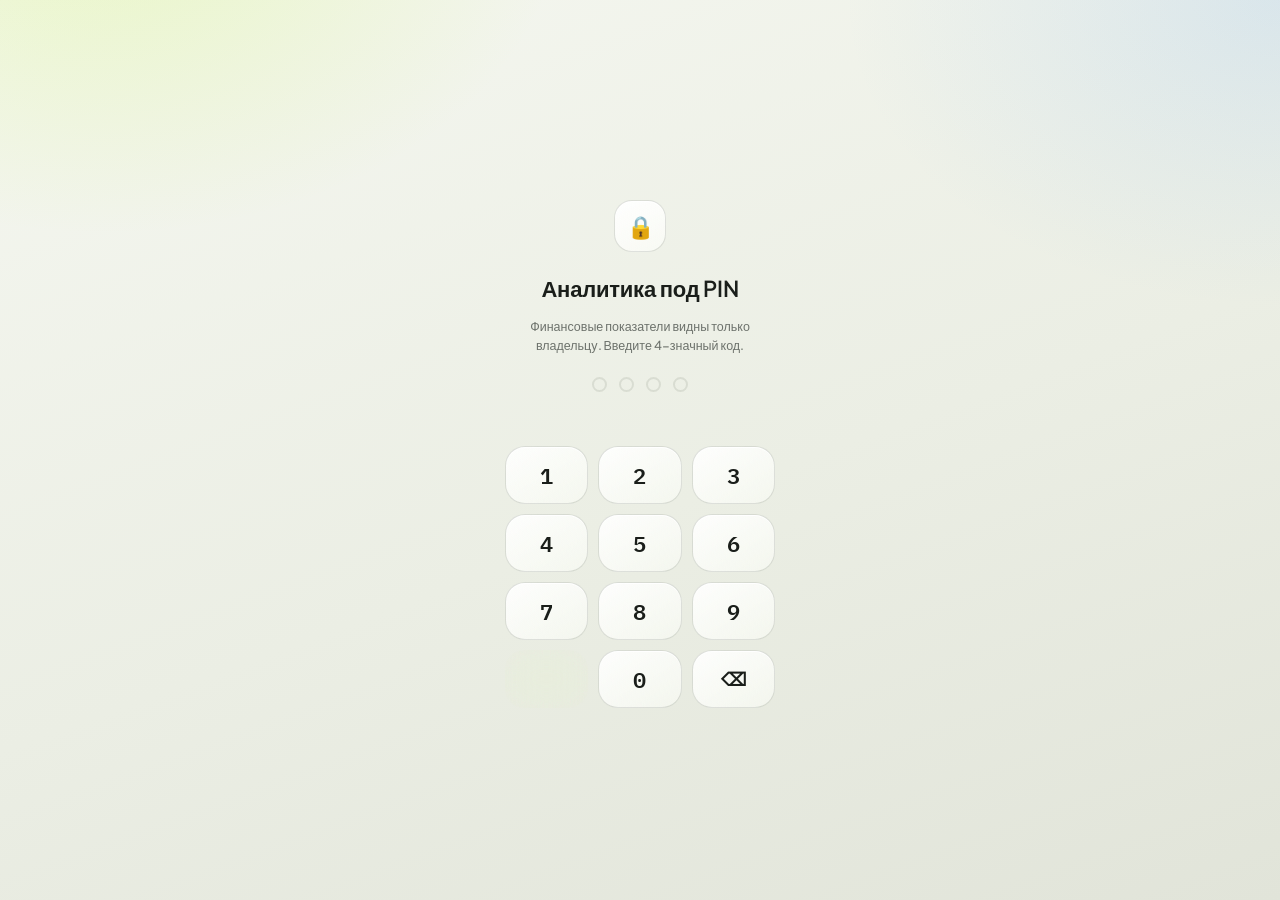
==== analytics.html @ c90415f5 "Update analytics.html" ====
<!DOCTYPE html>
<html lang="ru">
<head>
<meta charset="UTF-8">
<meta name="viewport" content="width=device-width, initial-scale=1.0, maximum-scale=1.0, user-scalable=no">
<meta name="theme-color" content="#101215">
<link rel="icon" type="image/png" href="favicon-64.png">
<link rel="apple-touch-icon" href="apple-touch-icon-180.png">
<title>Аналитика — Инвентарь</title>
<script src="theme.js"></script>
<script src="status.js"></script>
<script src="xlsx.full.min.js"></script>
<link rel="preconnect" href="https://fonts.googleapis.com">
<link rel="preconnect" href="https://fonts.gstatic.com" crossorigin>
<link href="https://fonts.googleapis.com/css2?family=Plus+Jakarta+Sans:wght@400;500;600;700;800&family=IBM+Plex+Mono:wght@400;500;600&display=swap" rel="stylesheet">
<link rel="stylesheet" href="common.css">
<style>
  body { padding: 16px 16px 40px; max-width: 600px; margin: 0 auto; }

  body, .stat-card, .list-row, .status-row, .model-row, .stale-row { transition: background 0.3s ease, color 0.3s ease, border-color 0.3s ease; }

  /* ── Header ── */
  .an-header { display: flex; align-items: center; gap: 12px; margin-bottom: 18px; flex-wrap: wrap; }
  .back-btn {
    background: var(--gs1);
    backdrop-filter: var(--g-blur-sm);
    -webkit-backdrop-filter: var(--g-blur-sm);
    border: 1px solid var(--gbd);
    box-shadow: var(--gin);
    color: var(--tx);
    border-radius: 999px;
    padding: 8px 14px;
    font: 700 12.5px var(--f-head);
    cursor: pointer;
    text-decoration: none;
    display: inline-flex;
    align-items: center;
    gap: 5px;
    flex: none;
    white-space: nowrap;
    transition: border-color .3s, color .3s;
  }
  .back-btn:hover { border-color: var(--g-sel); color: var(--g-acc); }
  .an-header-title { flex: 1; min-width: 0; }
  .an-header-title .page-title { overflow: hidden; text-overflow: ellipsis; white-space: nowrap; }
  .an-header-title p { font: 500 11.5px var(--f-mono); color: var(--tx2); margin-top: 2px; }
  .theme-toggle-an { flex: none; }
  .an-header-actions { display: flex; gap: 8px; flex: 0 0 100%; }

  /* ── Переключатели категории / периода ── */
  .cat-bar { margin-bottom: 10px; }
  .period-bar { display: flex; gap: 7px; margin-bottom: 18px; flex-wrap: wrap; }
  .period-btn {
    flex: 1;
    text-align: center;
    background: var(--gs1);
    backdrop-filter: var(--g-blur-sm);
    -webkit-backdrop-filter: var(--g-blur-sm);
    border: 1px solid var(--gbd);
    box-shadow: var(--gin);
    color: var(--tx2);
    border-radius: 999px;
    padding: 8px 4px;
    font: 700 11.5px var(--f-head);
    cursor: pointer;
    white-space: nowrap;
    transition: background .35s, color .35s;
  }
  .period-btn.active { background: var(--g-pri); color: var(--g-pri-tx); border-color: transparent; }

  /* ── KPI ── */
  .kpi-lime {
    position: relative;
    overflow: hidden;
    background: var(--g-pri-hero);
    color: var(--g-pri-tx);
    box-shadow: var(--g-pri-sh);
    border-radius: 26px;
    padding: 18px 20px;
    margin-bottom: 12px;
  }
  .kpi-lime::before {
    content: '';
    position: absolute; right: -76px; top: -104px;
    width: 280px; height: 280px; border-radius: 50%;
    background: radial-gradient(circle at 50% 50%, rgba(255,255,255,.44), rgba(255,255,255,.15) 44%, rgba(255,255,255,0) 78%);
  }
  .kpi-lime > * { position: relative; }
  .kpi-lime .eyebrow { color: var(--g-pri-tx); opacity: .55; }
  .kpi-lime .kpi-value { font: 500 34px var(--f-mono); margin-top: 6px; letter-spacing: -.045em; }
  .kpi-lime .kpi-sub { font: 600 12px var(--f-head); opacity: .62; margin-top: 4px; }

  .kpi-row { display: flex; gap: 10px; margin-bottom: 16px; }
  .kpi-row .stat-card .stat-sub { font: 500 11px var(--f-head); color: var(--tx2); margin-top: 2px; }

  /* ── Секции ── */
  .section {
    background: var(--gs2);
    backdrop-filter: var(--g-blur);
    -webkit-backdrop-filter: var(--g-blur);
    border: 1px solid var(--gbd);
    box-shadow: var(--gin), var(--gsh2);
    border-radius: 22px;
    padding: 16px;
    margin-bottom: 14px;
  }
  .section-title { font: 700 9.5px var(--f-head); letter-spacing: .11em; text-transform: uppercase; color: rgba(var(--g-tx),.45); margin-bottom: 14px; }

  /* ── Статусы (прогресс-бары) ── */
  .status-row { display: flex; align-items: center; gap: 10px; }
  .status-row + .status-row { margin-top: 9px; }
  .status-label { font: 600 12px var(--f-head); width: 120px; flex: none; color: var(--tx2); }
  .status-track { flex: 1; height: 6px; border-radius: 999px; background: var(--gtrack); overflow: hidden; }
  .status-fill { height: 100%; border-radius: 999px; }
  .status-count { font: 700 12px var(--f-mono); width: 28px; text-align: right; flex: none; color: var(--tx); }

  /* ── Гистограмма по месяцам ── */
  .chart-bars { display: flex; align-items: flex-end; gap: 8px; height: 120px; }
  .chart-col { flex: 1; display: flex; flex-direction: column; align-items: center; gap: 7px; justify-content: flex-end; height: 100%; cursor: default; }
  .chart-bar { position: relative; width: 100%; border-radius: 6px; min-height: 2px; }
  .chart-m { font: 600 9.5px var(--f-mono); color: var(--tx2); }
  .chart-tooltip {
    position: absolute;
    bottom: calc(100% + 8px);
    left: 50%;
    transform: translateX(-50%) translateY(4px);
    background: var(--ink);
    color: var(--lime);
    font: 700 11px var(--f-mono);
    padding: 5px 9px;
    border-radius: 8px;
    white-space: nowrap;
    opacity: 0;
    pointer-events: none;
    transition: opacity .15s ease, transform .15s ease;
    z-index: 10;
  }
  .chart-col:hover .chart-tooltip { opacity: 1; transform: translateX(-50%) translateY(0); }

  /* ── Топ моделей ── */
  .model-row { display: flex; align-items: center; gap: 11px; padding: 9px 0; border-bottom: 1px solid var(--line); }
  .model-row:last-child { border-bottom: none; }
  .model-rank {
    width: 24px; height: 24px;
    border-radius: 8px;
    background: var(--gs4);
    border: 1px solid var(--gbd2);
    font: 700 11px var(--f-mono);
    color: var(--tx);
    display: flex; align-items: center; justify-content: center;
    flex-shrink: 0;
  }
  .model-rank.gold   { background: color-mix(in srgb, #eab308 22%, var(--bg)); color: #eab308; }
  .model-rank.silver { background: color-mix(in srgb, #94a3b8 22%, var(--bg)); color: #94a3b8; }
  .model-rank.bronze { background: color-mix(in srgb, #cd7f32 22%, var(--bg)); color: #cd7f32; }
  .model-body { flex: 1; min-width: 0; }
  .model-name { font: 700 12.5px var(--f-head); color: var(--tx); white-space: nowrap; overflow: hidden; text-overflow: ellipsis; }
  .model-sold { font: 500 10.5px var(--f-head); color: var(--tx2); }
  .model-side { text-align: right; flex: none; }
  .model-profit { font: 700 12.5px var(--f-mono); color: var(--tx); }
  .model-margin { font: 500 10px var(--f-head); color: var(--tx2); margin-top: 2px; }

  /* ── Долго лежащие ── */
  .stale-row { display: flex; align-items: center; gap: 11px; padding: 8px 0; }
  .stale-days { font: 700 11px var(--f-mono); padding: 5px 9px; border-radius: 999px; flex: none; }
  .stale-body { flex: 1; min-width: 0; }
  .stale-name { font: 600 12.5px var(--f-head); color: var(--tx); white-space: nowrap; overflow: hidden; text-overflow: ellipsis; }
  .stale-sku { font: 500 10.5px var(--f-mono); color: var(--tx2); margin-top: 1px; }
  .stale-price { font: 700 12.5px var(--f-mono); color: var(--tx); white-space: nowrap; flex: none; }

  /* ── Loading / error ── */
  .loading-state { text-align: center; padding: 60px 20px; color: var(--tx2); font: 600 14px var(--f-head); }
  .loading-state .spinner {
    width: 32px; height: 32px;
    border: 3px solid var(--line);
    border-top-color: var(--lime);
    border-radius: 50%;
    animation: spin 0.8s linear infinite;
    margin: 0 auto 14px;
  }
  @keyframes spin { to { transform: rotate(360deg); } }

  /* ── PIN-доступ к аналитике ── */
  .auth-overlay {
    position: fixed; inset: 0;
    background: var(--g-layer-mobile);
    display: flex; align-items: center; justify-content: center;
    z-index: 5000;
    padding: 20px;
  }
  @media (min-width: 1024px) {
    .auth-overlay { background: var(--g-layer-desktop); }
  }
  .auth-card { display: flex; flex-direction: column; gap: 16px; padding-top: 8px; max-width: 320px; width: 100%; }
  .auth-icon {
    width: 52px; height: 52px;
    border-radius: 18px;
    background: var(--gs1);
    backdrop-filter: var(--g-blur-sm);
    -webkit-backdrop-filter: var(--g-blur-sm);
    border: 1px solid var(--gbd);
    box-shadow: var(--gin);
    display: flex; align-items: center; justify-content: center;
    font-size: 22px;
    margin: 0 auto;
  }
  .auth-card h2 { font: 600 22px/1.15 var(--f-head); letter-spacing: -.01em; color: var(--tx); text-align: center; margin-top: 8px; }
  .auth-card .auth-sub { font: 500 12.5px/1.5 var(--f-head); color: var(--tx2); text-align: center; max-width: 250px; margin: 0 auto; }
  .pin-dots { display: flex; gap: 12px; justify-content: center; margin: 6px 0; }
  .pin-dot { width: 15px; height: 15px; border-radius: 50%; border: 2px solid var(--gbd2); background: transparent; transition: background .15s, border-color .15s; }
  .pin-dot.filled { background: var(--g-acc); border-color: var(--g-acc); }
  .auth-error { text-align: center; font: 700 12px var(--f-head); color: var(--tx2); min-height: 16px; }
  .auth-error.show { color: var(--st-danger); }
  .pin-keypad { display: grid; grid-template-columns: 1fr 1fr 1fr; gap: 10px; max-width: 270px; margin: 0 auto; width: 100%; }
  .pin-key {
    height: 58px;
    border-radius: 20px;
    background: var(--gs2);
    backdrop-filter: var(--g-blur-sm);
    -webkit-backdrop-filter: var(--g-blur-sm);
    border: 1px solid var(--gbd);
    box-shadow: var(--gin);
    display: flex; align-items: center; justify-content: center;
    font: 600 22px var(--f-mono);
    color: var(--tx);
    cursor: pointer;
    transition: border-color .3s;
  }
  .pin-key:hover { border-color: var(--g-sel); }
  .pin-key.empty { background: transparent; border: none; box-shadow: none; cursor: default; }
  .pin-key.backspace { font: 700 18px var(--f-head); }

  .dashboard-grid { display: block; }
  .dashboard-main, .dashboard-side { display: flex; flex-direction: column; gap: 14px; }

  /* ── Десктоп ── */
  @media (min-width: 1024px) {
    body { max-width: 1180px; padding: 32px 40px 60px; }

    .an-header { margin-bottom: 26px; flex-wrap: nowrap; }
    .an-header-title .page-title { font-size: 26px; }
    .back-btn { padding: 10px 16px; }
    .an-header-actions { flex: none; order: 1; }
    .theme-toggle-an { order: 2; }

    .filters-row { display: flex; align-items: center; gap: 16px; margin-bottom: 26px; flex-wrap: wrap; }
    .cat-bar { margin-bottom: 0; flex: none; width: auto; }
    .cat-bar .pill-switch-btn { flex: none; padding: 9px 18px; }
    .period-bar { margin-bottom: 0; flex: 1; max-width: 460px; }

    .dashboard-grid { display: grid; grid-template-columns: 1fr 360px; gap: 20px; align-items: start; }

    .kpi-lime { padding: 26px 30px; }
    .kpi-lime .kpi-value { font-size: 44px; }
    .kpi-row .stat-card { padding: 18px 20px; }

    .section { padding: 20px 22px; }
    .chart-bars { height: 160px; }
  }

  /* ── Печатный отчёт (A4, PDF через диалог печати браузера) ──
     Один лист A4, иерархия держится на толщине линеек (3/2/1px) и
     одном чёрном блоке (прибыль) — читается и на ч/б лазернике.
     Цвета заданы напрямую (не через var(--tx) и т.п.) — печать всегда
     чёрным по белому, вне зависимости от темы на экране. */
  #print-report { display: none; }
  @page { size: A4; margin: 0; }
  @media print {
    html, body { background: #fff !important; }
    /* body несёт свой экранный layout (max-width:600px и padding —
       см. правило body{} в начале файла, плюс 1180px на десктопе) —
       без сброса он ограничивал ширину листа даже на честном A4 без
       полей, из-за чего лист выглядел у́же страницы и заголовок
       переносился на две строки. */
    /* body ещё несёт min-height:100vh (общее правило в common.css,
       не только для этой страницы) — та же проблема, что была у
       .report-sheet: vh на печати не всегда равен высоте физической
       страницы, и это тоже могло раздувать body на лишний пустой лист. */
    body { max-width: none !important; padding: 0 !important; margin: 0 !important; min-height: 0 !important; }
    body > *:not(#print-report) { display: none !important; }
    #print-report { display: block !important; background: #fff; }
    /* !important обязателен: у каждого .report-sheet есть инлайновый
       width:794px/min-height:1123px (для пиксель-точного вида на A4
       при 96dpi) — он специфичнее этого правила и без !important
       побеждал бы даже здесь, из-за чего лист не подстраивался под
       реальную печатную область (та зависит от полей, которые
       выставляет диалог печати, а не только от @page).
       min-height не задаём вовсе — vh на печати не всегда равен
       реальной высоте страницы (зависит от браузера/драйвера), из-за
       этого лист "переливался" на лишний пустой второй лист. Разбивку
       на страницы держат только break-after у листа и то, что продажи
       уже нарезаны по строкам на лист (см. REPORT_ROWS_PER_PAGE). */
    #print-report .report-sheet { width: auto !important; min-height: 0 !important; box-shadow: none; break-after: page; }
    #print-report .report-sheet:last-child { break-after: auto; }
    #print-report .report-sheet * { -webkit-print-color-adjust: exact; print-color-adjust: exact; }
  }
</style>
</head>
<body>

<!-- PIN-доступ -->
<div id="auth-overlay" class="auth-overlay">
  <div class="auth-card">
    <div class="auth-icon">🔒</div>
    <h2>Аналитика под PIN</h2>
    <div class="auth-sub">Финансовые показатели видны только владельцу. Введите 4-значный код.</div>
    <div class="pin-dots" id="pin-dots">
      <div class="pin-dot"></div>
      <div class="pin-dot"></div>
      <div class="pin-dot"></div>
      <div class="pin-dot"></div>
    </div>
    <div class="auth-error" id="auth-error"></div>
    <div class="pin-keypad" id="pin-keypad"></div>
  </div>
</div>

<!-- Header -->
<div class="an-header">
  <a class="back-btn" href="index.html">⬅ Назад</a>
  <div class="an-header-title">
    <div class="page-title" style="font-size:20px;">Аналитика</div>
    <p id="last-update">Загрузка данных...</p>
  </div>
  <button class="theme-toggle theme-toggle-an" id="theme-toggle-an" onclick="toggleTheme()" title="Переключить тему" data-theme-icon>🌙</button>
  <div class="an-header-actions">
    <button class="back-btn" id="download-export-btn" onclick="downloadDataExport()" title="Скачать таблицу всех товаров для просмотра (Excel)">📋 Таблица</button>
    <button class="back-btn" id="download-report-btn" onclick="downloadMonthlyReport()" title="Скачать отчёт за выбранный период">📄 Отчёт</button>
  </div>
</div>

<div class="filters-row">
  <!-- Category toggle -->
  <div class="cat-bar pill-switch">
    <button class="pill-switch-btn active" onclick="switchCat('all', this)">🌐 Все</button>
    <button class="pill-switch-btn" onclick="switchCat('Дроны', this)">🚁 Дроны</button>
    <button class="pill-switch-btn" onclick="switchCat('Самокаты', this)">🛴 Самокаты</button>
  </div>

  <!-- Period filter -->
  <div class="period-bar">
    <button class="period-btn active" onclick="setPeriod('month', this)">Этот месяц</button>
    <button class="period-btn" onclick="setPeriod('quarter', this)">Квартал</button>
    <button class="period-btn" onclick="setPeriod('year', this)">Год</button>
    <button class="period-btn" onclick="setPeriod('all', this)">Всё время</button>
  </div>
</div>

<!-- Loading -->
<div id="loading" class="loading-state">
  <div class="spinner"></div>
  Загружаем данные...
</div>

<!-- Error -->
<div id="error" class="error" style="display:none; margin-top:0;"></div>

<!-- Dashboard -->
<div id="dashboard" style="display:none;">
  <div class="dashboard-grid">
    <div class="dashboard-main">

      <!-- KPI -->
      <div class="kpi-lime">
        <div class="eyebrow">Прибыль за период</div>
        <div class="kpi-value" id="kpi-profit">—</div>
        <div class="kpi-sub" id="kpi-profit-sub"></div>
      </div>

      <div class="kpi-row">
        <div class="stat-card">
          <span class="eyebrow">Склад</span>
          <div class="stat-value" id="kpi-stock">—</div>
          <div class="stat-sub" id="kpi-stock-sub"></div>
        </div>
        <div class="stat-card">
          <span class="eyebrow">Продано</span>
          <div class="stat-value" id="kpi-sold">—</div>
          <div class="stat-sub" id="kpi-sold-sub"></div>
        </div>
        <div class="stat-card">
          <span class="eyebrow">Ср. срок</span>
          <div class="stat-value" id="kpi-avgdays">—</div>
          <div class="stat-sub">дней на складе</div>
        </div>
      </div>

      <!-- Динамика продаж -->
      <div class="section">
        <div class="section-title">Прибыль по месяцам</div>
        <div class="chart-bars" id="sales-chart"></div>
      </div>

      <!-- Статусы -->
      <div class="section">
        <div class="section-title">Статусы товаров</div>
        <div id="status-grid"></div>
      </div>

    </div>
    <div class="dashboard-side">

      <!-- Топ моделей -->
      <div class="section">
        <div class="section-title">Топ моделей по прибыли</div>
        <div id="top-models"></div>
      </div>

      <!-- Долго лежащие -->
      <div class="section">
        <div class="section-title">Долго лежат на складе</div>
        <div id="stale-items"></div>
      </div>

    </div>
  </div>
</div><!-- /dashboard -->

<div id="print-report"></div>

<script src="config.js"></script>
<script>
// ── Пароль доступа к аналитике ──────────────────────────────────
// Хранится не открытым текстом, а как SHA-256 хеш. Это не защита
// военного уровня (кто-то может перебрать несложный пароль оффлайн,
// зная хеш из исходного кода страницы), а простой барьер, чтобы
// сотрудники, которые просто пользуются каталогом, не заходили сюда
// случайно. Пока пароль не введён, данные с сервера не запрашиваются.
const ANALYTICS_PASSWORD_HASH = '7de53cf657da848963be4fda0b9010231f6df1bb0088967f50865a61cd152ba6';

async function sha256Hex(text) {
  const buf = await crypto.subtle.digest('SHA-256', new TextEncoder().encode(text));
  return Array.from(new Uint8Array(buf)).map(b => b.toString(16).padStart(2, '0')).join('');
}

// ── PIN-клавиатура (4 цифры, вводятся тапом) ──────────────────────
let pinDigits = '';

function buildPinKeypad() {
  const keys = ['1','2','3','4','5','6','7','8','9','','0','⌫'];
  const keypad = document.getElementById('pin-keypad');
  keypad.innerHTML = keys.map(k => {
    if (k === '') return '<div class="pin-key empty"></div>';
    if (k === '⌫') return '<div class="pin-key backspace" onclick="pinBackspace()">⌫</div>';
    return '<div class="pin-key" onclick="pinTap(\'' + k + '\')">' + k + '</div>';
  }).join('');
}

function renderPinDots() {
  document.querySelectorAll('#pin-dots .pin-dot').forEach((dot, i) => {
    dot.classList.toggle('filled', i < pinDigits.length);
  });
}

async function pinTap(digit) {
  if (pinDigits.length >= 4) return;
  pinDigits += digit;
  renderPinDots();
  if (pinDigits.length === 4) await submitAnalyticsPassword();
}

function pinBackspace() {
  pinDigits = pinDigits.slice(0, -1);
  renderPinDots();
  document.getElementById('auth-error').classList.remove('show');
  document.getElementById('auth-error').textContent = '';
}

async function submitAnalyticsPassword() {
  const hash = await sha256Hex(pinDigits);
  if (hash === ANALYTICS_PASSWORD_HASH) {
    sessionStorage.setItem('analyticsAuthed', '1');
    document.getElementById('auth-overlay').style.display = 'none';
    init();
  } else {
    const errEl = document.getElementById('auth-error');
    errEl.textContent = 'Неверный код · попробуйте ещё раз';
    errEl.classList.add('show');
    setTimeout(() => {
      pinDigits = '';
      renderPinDots();
      errEl.classList.remove('show');
      errEl.textContent = '';
    }, 700);
  }
}

function checkAnalyticsAuth() {
  buildPinKeypad();
  if (sessionStorage.getItem('analyticsAuthed') === '1') {
    document.getElementById('auth-overlay').style.display = 'none';
    init();
  }
}

let allData    = [];   // все товары (дроны + самокаты)
let currentCat = 'all';
let currentPeriod = 'month';
let lastRenderState = null; // снимок последнего render() — используется для отчёта

// ── Init ──────────────────────────────────────────────────────
async function init() {
  try {
    // Загружаем оба листа параллельно
    const [drones, scooters] = await Promise.all([
      fetchProducts('Дроны'),
      fetchProducts('Самокаты')
    ]);
    allData = [
      ...drones.map(p => ({ ...p, _cat: 'Дроны' })),
      ...scooters.map(p => ({ ...p, _cat: 'Самокаты' }))
    ];

    document.getElementById('loading').style.display   = 'none';
    document.getElementById('dashboard').style.display = 'block';

    const now = new Date();
    document.getElementById('last-update').textContent =
      'Обновлено: ' + now.toLocaleTimeString('ru-RU', { hour: '2-digit', minute: '2-digit' });

    render();
  } catch (e) {
    document.getElementById('loading').style.display = 'none';
    const err = document.getElementById('error');
    err.style.display = 'block';
    err.textContent = '❌ Ошибка загрузки: ' + e.message;
  }
}

async function fetchProducts(category) {
  const url = apiUrl({ action: 'getAll', category: category });
  const r = await fetch(url);
  if (!r.ok) throw new Error('HTTP ' + r.status);
  const data = await r.json();
  if (data.error) throw new Error(data.error);
  return data.products || [];
}

// ── Filters ───────────────────────────────────────────────────
function switchCat(cat, btn) {
  currentCat = cat;
  document.querySelectorAll('.cat-bar .pill-switch-btn').forEach(b => b.classList.remove('active'));
  btn.classList.add('active');
  render();
}

function setPeriod(period, btn) {
  currentPeriod = period;
  document.querySelectorAll('.period-btn').forEach(b => b.classList.remove('active'));
  btn.classList.add('active');
  render();
}

function getFilteredData() {
  let data = currentCat === 'all' ? allData : allData.filter(p => p._cat === currentCat);
  return data;
}

function getPeriodStart() {
  const now = new Date();
  if (currentPeriod === 'month')   return new Date(now.getFullYear(), now.getMonth(), 1);
  if (currentPeriod === 'quarter') return new Date(now.getFullYear(), Math.floor(now.getMonth() / 3) * 3, 1);
  if (currentPeriod === 'year')    return new Date(now.getFullYear(), 0, 1);
  return new Date(0); // all time
}

function parseDate(str) {
  if (!str) return null;
  // dd.MM.yyyy
  const m = String(str).match(/^(\d{2})\.(\d{2})\.(\d{4})$/);
  if (m) return new Date(+m[3], +m[2] - 1, +m[1]);
  const d = new Date(str);
  return isNaN(d.getTime()) ? null : d;
}

function fmt(num) {
  if (!num && num !== 0) return '—';
  return Number(num).toLocaleString('ru-RU') + ' ₽';
}

// ── Main render ───────────────────────────────────────────────
function render() {
  const data      = getFilteredData();
  const periodStart = getPeriodStart();

  // Товары проданные за период
  const soldInPeriod = data.filter(p => {
    if (p['Статус'] !== 'Продан') return false;
    const d = parseDate(p['Дата продажи']);
    return d && d >= periodStart;
  });

  // Товары в наличии (склад)
  const inStock = data.filter(p => p['Статус'] !== 'Продан');

  // Прибыль за период
  const totalProfit = soldInPeriod.reduce((s, p) => s + (parseFloat(p['Прибыль']) || 0), 0);

  // Стоимость склада (сумма закупочных цен товаров не-продан)
  const stockValue = inStock.reduce((s, p) => s + (parseFloat(p['Цена закупка']) || 0), 0);

  // Среднее время продажи (дни)
  const times = data
    .filter(p => p['Статус'] === 'Продан' && parseDate(p['Дата закупки']) && parseDate(p['Дата продажи']))
    .map(p => {
      const buy  = parseDate(p['Дата закупки']);
      const sell = parseDate(p['Дата продажи']);
      return Math.round((sell - buy) / 86400000);
    })
    .filter(d => d >= 0);
  const avgDays = times.length ? Math.round(times.reduce((a, b) => a + b, 0) / times.length) : null;

  // ── KPI ──
  document.getElementById('kpi-profit').textContent     = fmt(totalProfit);
  document.getElementById('kpi-profit-sub').textContent = soldInPeriod.length + ' продаж за период';
  document.getElementById('kpi-stock').textContent      = fmt(stockValue);
  document.getElementById('kpi-stock-sub').textContent  = inStock.length + ' товаров';
  document.getElementById('kpi-sold').textContent       = soldInPeriod.length + ' шт';
  document.getElementById('kpi-sold-sub').textContent   = 'выручка: ' + fmt(soldInPeriod.reduce((s,p) => s + (parseFloat(p['Цена продажа']) || 0), 0));
  document.getElementById('kpi-avgdays').textContent    = avgDays !== null ? avgDays : '—';

  // ── Статусы (прогресс-бары, цвета — из общего status.js) ──
  const counts = {};
  data.forEach(p => {
    const s = p['Статус'] || 'Не продан';
    counts[s] = (counts[s] || 0) + 1;
  });
  const maxCount = Math.max(1, ...Object.values(counts));

  const sg = document.getElementById('status-grid');
  sg.innerHTML = Object.entries(counts).map(([status, count]) => {
    const style = STATUS_ANALYTICS_COLORS[status] || { color: 'var(--tx2)', bg: 'var(--sf2)' };
    const widthPct = Math.round((count / maxCount) * 100);
    return `<div class="status-row">
      <div class="status-label">${getStatusText(status)}</div>
      <div class="status-track"><div class="status-fill" style="width:${widthPct}%; background:${style.color}"></div></div>
      <div class="status-count">${count}</div>
    </div>`;
  }).join('');

  // ── Динамика продаж ──
  renderChart(data);

  // ── Топ моделей ──
  const modelStats = {};
  data.filter(p => p['Статус'] === 'Продан').forEach(p => {
    const name = getModelGroupKey(p['Название'] || 'Без названия');
    if (!modelStats[name]) modelStats[name] = { profit: 0, sold: 0, revenue: 0, cost: 0 };
    modelStats[name].profit  += parseFloat(p['Прибыль'])     || 0;
    modelStats[name].revenue += parseFloat(p['Цена продажа']) || 0;
    modelStats[name].cost    += parseFloat(p['Цена закупка']) || 0;
    modelStats[name].sold++;
  });

  const topModels = Object.entries(modelStats)
    .sort((a, b) => b[1].profit - a[1].profit)
    .slice(0, 7);

  const rankClass = (i) => i === 0 ? 'gold' : i === 1 ? 'silver' : i === 2 ? 'bronze' : '';

  document.getElementById('top-models').innerHTML = topModels.length
    ? topModels.map(([name, s], i) => {
        const margin = s.revenue > 0 ? Math.round((s.profit / s.revenue) * 100) : 0;
        return `<div class="model-row">
          <div class="model-rank ${rankClass(i)}">${i + 1}</div>
          <div class="model-body">
            <div class="model-name">${name}</div>
            <div class="model-sold">${s.sold} продаж</div>
          </div>
          <div class="model-side">
            <div class="model-profit">${fmt(Math.round(s.profit))}</div>
            <div class="model-margin">маржа ${margin}%</div>
          </div>
        </div>`;
      }).join('')
    : '<div style="color:var(--tx2);font-size:13px;text-align:center;padding:20px">Нет данных о продажах</div>';

  // ── Долго лежащие ──
  const today = new Date();
  const stale = data
    .filter(p => p['Статус'] !== 'Продан' && parseDate(p['Дата закупки']))
    .map(p => {
      const buy  = parseDate(p['Дата закупки']);
      const days = Math.round((today - buy) / 86400000);
      return { ...p, _days: days };
    })
    .sort((a, b) => b._days - a._days)
    .slice(0, 5);

  const dayColor = (d) => d > 60 ? 'var(--st-danger)' : d > 30 ? 'var(--st-warn)' : 'var(--st-ok)';

  document.getElementById('stale-items').innerHTML = stale.length
    ? stale.map(p => `<div class="stale-row">
        <div class="stale-days" style="background:color-mix(in srgb, ${dayColor(p._days)} 16%, transparent); color:${dayColor(p._days)}">${p._days} дн</div>
        <div class="stale-body">
          <div class="stale-name">${p['Название'] || '—'}</div>
          <div class="stale-sku">${p['Артикул'] || ''}</div>
        </div>
        <div class="stale-price">${fmt(p['Цена закупка'])}</div>
      </div>`).join('')
    : '<div style="color:var(--tx2);font-size:13px;text-align:center;padding:20px">Нет товаров на складе</div>';

  lastRenderState = { soldInPeriod, inStock, totalProfit, stockValue, avgDays, counts, topModels };
}

// ── Отчёт за период (A4, печать / сохранение в PDF через диалог печати) ──
// Разметка — по дизайн-хэндоффу: один лист A4, иерархия на толщине
// линеек и одном чёрном блоке (прибыль), без заливок, которые на ч/б
// принтере превратятся в серую кашу.
function escapeHtmlRp(text) {
  const div = document.createElement('div');
  div.textContent = text == null ? '' : String(text);
  return div.innerHTML;
}

const RU_MONTHS_NOM = ['январь','февраль','март','апрель','май','июнь','июль','август','сентябрь','октябрь','ноябрь','декабрь'];

function periodLabel() {
  const now = new Date();
  if (currentPeriod === 'month')   return RU_MONTHS_NOM[now.getMonth()] + ' ' + now.getFullYear();
  if (currentPeriod === 'quarter') return (Math.floor(now.getMonth() / 3) + 1) + '-й квартал ' + now.getFullYear();
  if (currentPeriod === 'year')    return now.getFullYear() + ' год';
  return 'всё время';
}

function categoryLabel() {
  return currentCat === 'all' ? 'все категории' : currentCat.toLowerCase();
}

// Числа отчёта — единый формат "12 345 ₽" (Intl.NumberFormat + один
// раз символ рубля через неразрывный пробел, без дублирования "₽₽").
function fmtRp(n) {
  return new Intl.NumberFormat('ru-RU').format(Math.round(n || 0)) + ' ₽';
}

function fmtDateShort(str) {
  const m = String(str || '').match(/^(\d{2})\.(\d{2})\.(\d{4})$/);
  return m ? (m[1] + '.' + m[2] + '.' + m[3].slice(2)) : (str || '');
}

function fmtDateTime(d) {
  const p2 = (n) => String(n).padStart(2, '0');
  return p2(d.getDate()) + '.' + p2(d.getMonth() + 1) + '.' + d.getFullYear() + ' · ' + p2(d.getHours()) + ':' + p2(d.getMinutes());
}

function pluralPositionsRp(n) {
  const n100 = n % 100, n10 = n % 10;
  if (n100 >= 11 && n100 <= 19) return 'позиций';
  if (n10 === 1) return 'позиция';
  if (n10 >= 2 && n10 <= 4) return 'позиции';
  return 'позиций';
}

function reportLogoHtml() {
  return '<div style="width:28px;height:28px;border:1.5px solid #101215;border-radius:7px;display:flex;align-items:center;justify-content:center">'
    + '<div style="width:58%;height:58%;display:grid;grid-template-columns:repeat(5,1fr);grid-template-rows:repeat(5,1fr);gap:9%">'
    + '<div style="background:#101215;grid-column:1/3;grid-row:1/3"></div>'
    + '<div style="background:#101215;grid-column:4/6;grid-row:1/3"></div>'
    + '<div style="background:#101215;grid-column:1/3;grid-row:4/6"></div>'
    + '<div style="background:#101215;grid-column:4;grid-row:4"></div>'
    + '<div style="background:#101215;grid-column:5;grid-row:5"></div>'
    + '<div style="background:#101215;grid-column:3;grid-row:3"></div>'
    + '</div></div>';
}

function reportHeaderHtml(data) {
  return '<div style="padding:40px 46px 26px;border-bottom:3px solid #101215;display:flex;flex-direction:column;gap:20px">'
    + '<div style="display:flex;align-items:center;justify-content:space-between">'
    + '<div style="display:flex;align-items:center;gap:11px">' + reportLogoHtml()
    + '<div style="font:700 13px \'Plus Jakarta Sans\',sans-serif;color:#101215;letter-spacing:.02em">Лаба</div></div>'
    + '<div style="font:500 10px \'IBM Plex Mono\',monospace;color:#101215;letter-spacing:.06em">' + escapeHtmlRp(data.generatedAt) + '</div>'
    + '</div>'
    + '<div style="display:flex;align-items:flex-end;justify-content:space-between;gap:20px">'
    + '<div style="font:800 34px/1.1 \'Plus Jakarta Sans\',sans-serif;color:#101215;letter-spacing:-.02em">Отчёт по продажам</div>'
    + '<div style="display:flex;gap:7px;flex-wrap:wrap;padding-bottom:4px">'
    + '<div style="font:700 11px \'Plus Jakarta Sans\',sans-serif;color:#101215;border:1.5px solid #101215;padding:3px 10px;border-radius:20px">' + escapeHtmlRp(data.period) + '</div>'
    + '<div style="font:600 11px \'Plus Jakarta Sans\',sans-serif;color:#101215;border:1px solid rgba(16,18,21,.4);padding:3px 10px;border-radius:20px">' + escapeHtmlRp(data.category) + '</div>'
    + '</div></div></div>';
}

function reportMetricCell(label, value, dark) {
  return '<div style="padding:14px 16px 15px;display:flex;flex-direction:column;gap:6px;grid-column:span 2;background:' + (dark ? '#101215' : '#fff') + '">'
    + '<div style="font:700 8.5px \'Plus Jakarta Sans\',sans-serif;letter-spacing:.13em;color:' + (dark ? 'rgba(255,255,255,.7)' : 'rgba(16,18,21,.55)') + '">' + label + '</div>'
    + '<div style="font:600 21px \'IBM Plex Mono\',monospace;color:' + (dark ? '#fff' : '#101215') + '">' + value + '</div>'
    + '</div>';
}

function reportMetricsHtml(data) {
  return '<div style="padding:22px 46px 0">'
    + '<div style="display:grid;grid-template-columns:repeat(6,1fr);gap:1px;background:#101215;border:1px solid #101215;border-radius:8px;overflow:hidden">'
    + reportMetricCell('ПРИБЫЛЬ', fmtRp(data.metrics.profit), true)
    + reportMetricCell('ВЫРУЧКА', fmtRp(data.metrics.revenue), false)
    + reportMetricCell('ПРОДАНО', data.metrics.soldCount + ' шт', false)
    + '</div></div>';
}

// Настоящая <table> вместо CSS grid: у браузеров десятилетиями зрелая,
// надёжная поддержка разбивки строк таблицы между страницами при
// печати (thead автоматически повторяется, tr с break-inside:avoid
// не разрезается) — у CSS grid с этим по печати давние проблемы в
// части браузеров (контент может "уехать" не на ту страницу).
function reportTableHeaders() {
  const base = 'font:700 8.5px \'Plus Jakarta Sans\',sans-serif;letter-spacing:.11em;color:#101215;padding:0 0 8px;border-bottom:2px solid #101215;';
  return '<tr>'
    + '<th style="' + base + 'text-align:left;">АРТИКУЛ</th>'
    + '<th style="' + base + 'text-align:left;">НАЗВАНИЕ</th>'
    + '<th style="' + base + 'text-align:left;">ДАТА</th>'
    + '<th style="' + base + 'text-align:right;">ЗАКУПКА</th>'
    + '<th style="' + base + 'text-align:right;">ПРОДАЖА</th>'
    + '<th style="' + base + 'text-align:right;">ПРИБЫЛЬ</th>'
    + '</tr>';
}

function reportRow(sale, zebra) {
  const bg = zebra ? '#f2f2f0' : 'transparent';
  const top = 'border-top:1px solid rgba(16,18,21,.28);background:' + bg + ';';
  return '<tr style="break-inside:avoid;">'
    + '<td style="font:600 11.5px \'IBM Plex Mono\',monospace;color:#101215;padding:11px 8px 11px 0;' + top + '">' + escapeHtmlRp(sale.sku) + '</td>'
    + '<td style="font:600 12.5px \'Plus Jakarta Sans\',sans-serif;color:#101215;padding:11px 8px 11px 0;' + top + '">' + escapeHtmlRp(sale.name) + '</td>'
    + '<td style="font:400 11.5px \'IBM Plex Mono\',monospace;color:#101215;padding:11px 8px 11px 0;' + top + '">' + escapeHtmlRp(sale.date) + '</td>'
    + '<td style="font:400 11.5px \'IBM Plex Mono\',monospace;color:#101215;padding:11px 0;' + top + 'text-align:right">' + fmtRp(sale.buy) + '</td>'
    + '<td style="font:400 11.5px \'IBM Plex Mono\',monospace;color:#101215;padding:11px 0;' + top + 'text-align:right">' + fmtRp(sale.sell) + '</td>'
    + '<td style="font:700 11.5px \'IBM Plex Mono\',monospace;color:#101215;padding:11px 0;' + top + 'text-align:right">' + fmtRp(sale.profit) + '</td>'
    + '</tr>';
}

function reportTotalsRow(totals) {
  return '<tr>'
    + '<td colspan="4" style="font:700 11px \'Plus Jakarta Sans\',sans-serif;letter-spacing:.08em;color:#101215;padding:11px 0;border-top:2px solid #101215">ИТОГО</td>'
    + '<td style="font:600 12px \'IBM Plex Mono\',monospace;color:#101215;padding:11px 0;border-top:2px solid #101215;text-align:right">' + fmtRp(totals.sell) + '</td>'
    + '<td style="font:700 12px \'IBM Plex Mono\',monospace;color:#101215;padding:11px 0;border-top:2px solid #101215;text-align:right">' + fmtRp(totals.profit) + '</td>'
    + '</tr>';
}

function reportTableSectionHtml(salesChunk, opts) {
  let bodyHtml;
  if (opts.isEmpty) {
    bodyHtml = '<tr><td colspan="6" style="padding:24px 0;text-align:center;font:500 12px \'Plus Jakarta Sans\',sans-serif;color:rgba(16,18,21,.55)">За выбранный период продаж не было</td></tr>';
  } else {
    bodyHtml = salesChunk.map((s, i) => reportRow(s, i % 2 === 0)).join('');
    if (opts.showTotals) bodyHtml += reportTotalsRow(opts.totals);
  }
  return '<div style="padding:32px 46px 0;display:flex;flex-direction:column;gap:12px;flex:1">'
    + '<div style="display:flex;align-items:baseline;justify-content:space-between">'
    + '<div style="font:700 15px \'Plus Jakarta Sans\',sans-serif;color:#101215">Продажи за период</div>'
    + '<div style="font:600 11px \'IBM Plex Mono\',monospace;color:#101215">' + opts.totalCount + ' ' + pluralPositionsRp(opts.totalCount) + '</div>'
    + '</div>'
    + '<table style="width:100%;border-collapse:collapse;table-layout:fixed;">'
    + '<colgroup><col style="width:88px"><col><col style="width:84px"><col style="width:92px"><col style="width:92px"><col style="width:96px"></colgroup>'
    + '<thead>' + reportTableHeaders() + '</thead>'
    + '<tbody>' + bodyHtml + '</tbody>'
    + '</table>'
    + '</div>';
}

function reportFooterHtml(pageNum, totalPages) {
  return '<div style="padding:16px 46px 22px;display:flex;align-items:center;justify-content:space-between;border-top:2px solid #101215;margin-top:26px">'
    + '<div style="font:500 9.5px \'IBM Plex Mono\',monospace;color:#101215">Лаба · инвентаризация · сформировано автоматически</div>'
    + '<div style="font:500 9.5px \'IBM Plex Mono\',monospace;color:#101215">' + pageNum + ' / ' + totalPages + '</div>'
    + '</div>';
}

// Консервативная оценка: 26 строк, которые советовал хэндофф, реально
// умещаются только при однострочных названиях — с расчётом на то, что
// первая страница ещё несёт блок метрик (меньше места), взяли с запасом.
const REPORT_ROWS_PER_PAGE = 18;

function renderReport(data) {
  const sales = data.sales || [];
  const isEmpty = sales.length === 0;
  const chunks = [];
  if (isEmpty) {
    chunks.push([]);
  } else {
    for (let i = 0; i < sales.length; i += REPORT_ROWS_PER_PAGE) chunks.push(sales.slice(i, i + REPORT_ROWS_PER_PAGE));
  }
  const totalPages = chunks.length;

  return chunks.map((chunk, pageIndex) => {
    const isFirstPage = pageIndex === 0;
    const isLastPage  = pageIndex === totalPages - 1;
    return '<div class="report-sheet" style="width:794px;min-height:1123px;box-sizing:border-box;background:#fff;display:flex;flex-direction:column;">'
      + reportHeaderHtml(data)
      + (isFirstPage ? reportMetricsHtml(data) : '')
      + reportTableSectionHtml(chunk, {
          totalCount: sales.length,
          showTotals: isLastPage && !isEmpty,
          totals: data.totals,
          isEmpty: isEmpty
        })
      + reportFooterHtml(pageIndex + 1, totalPages)
      + '</div>';
  }).join('');
}

function downloadMonthlyReport() {
  if (!lastRenderState) return;
  const { soldInPeriod, totalProfit } = lastRenderState;
  const revenue = soldInPeriod.reduce((s, p) => s + (parseFloat(p['Цена продажа']) || 0), 0);

  const sales = soldInPeriod.slice()
    .sort((a, b) => (parseDate(a['Дата продажи']) || 0) - (parseDate(b['Дата продажи']) || 0))
    .map(p => ({
      sku:    p['Артикул'] || '',
      name:   p['Название'] || '',
      date:   fmtDateShort(p['Дата продажи']),
      buy:    parseFloat(p['Цена закупка']) || 0,
      sell:   parseFloat(p['Цена продажа']) || 0,
      profit: parseFloat(p['Прибыль']) || 0
    }));

  const data = {
    period:      periodLabel(),
    category:    categoryLabel(),
    generatedAt: fmtDateTime(new Date()),
    metrics:     { profit: totalProfit, revenue: revenue, soldCount: soldInPeriod.length },
    sales:       sales,
    totals:      { sell: revenue, profit: totalProfit }
  };

  document.getElementById('print-report').innerHTML = renderReport(data);
  window.print();
}

// ── Выгрузка всей таблицы товаров в Excel (только для просмотра — правки
// в файле никак не влияют на реальные данные, это просто снимок на момент
// скачивания) ──
function downloadDataExport() {
  if (!allData.length) return;
  if (typeof XLSX === 'undefined') {
    alert('Не удалось загрузить модуль Excel (xlsx.full.min.js). Обнови страницу (⌘⇧R) и попробуй ещё раз.');
    return;
  }

  const headers = [
    'Категория', 'Артикул', 'Название', 'Серийный номер', 'Статус',
    'Цена закупки', 'Дата закупки', 'Цена продажа', 'Дата продажи', 'Прибыль',
    'Затраты ремонт', 'Затраты доставка', 'Ссылка на Авито', 'Состояние / описание'
  ];

  const toNum = (v) => {
    const n = parseFloat(v);
    return (v !== undefined && v !== null && v !== '' && !isNaN(n)) ? n : '';
  };

  const rows = allData.map(p => [
    p._cat || '',
    p['Артикул'] || '',
    p['Название'] || '',
    p['Серийный номер'] || '',
    getStatusText(p['Статус']),
    toNum(p['Цена закупка']),
    p['Дата закупки'] || '',
    toNum(p['Цена продажа']),
    p['Дата продажи'] || '',
    toNum(p['Прибыль']),
    toNum(p['Затраты ремонт']),
    toNum(p['Затраты доставка']),
    p['Ссылка на Авито'] || '',
    p['Состояние'] || ''
  ]);

  const ws = XLSX.utils.aoa_to_sheet([headers, ...rows]);
  ws['!cols'] = [
    { wch: 10 }, { wch: 10 }, { wch: 28 }, { wch: 16 }, { wch: 14 },
    { wch: 12 }, { wch: 12 }, { wch: 12 }, { wch: 12 }, { wch: 12 },
    { wch: 12 }, { wch: 12 }, { wch: 24 }, { wch: 34 }
  ];

  const wb = XLSX.utils.book_new();
  XLSX.utils.book_append_sheet(wb, ws, 'Товары');
  const stamp = new Date().toISOString().slice(0, 10);
  XLSX.writeFile(wb, 'laba-tovary-' + stamp + '.xlsx');
}

// ── Гистограмма прибыли по месяцам (CSS-бары, без внешних библиотек) ──
function renderChart(data) {
  const months = {};
  for (let i = 7; i >= 0; i--) {
    const d = new Date();
    d.setDate(1);
    d.setMonth(d.getMonth() - i);
    const key = d.getFullYear() + '-' + String(d.getMonth() + 1).padStart(2, '0');
    months[key] = 0;
  }

  data.filter(p => p['Статус'] === 'Продан').forEach(p => {
    const d = parseDate(p['Дата продажи']);
    if (!d) return;
    const key = d.getFullYear() + '-' + String(d.getMonth() + 1).padStart(2, '0');
    if (key in months) months[key] += parseFloat(p['Прибыль']) || 0;
  });

  const entries = Object.entries(months).map(([k, v]) => {
    const [y, m] = k.split('-');
    const label = new Date(+y, +m - 1, 1).toLocaleString('ru-RU', { month: 'short' }).replace('.', '');
    return { label, value: Math.round(v) };
  });

  const maxAbs = Math.max(1, ...entries.map(e => Math.abs(e.value)));

  document.getElementById('sales-chart').innerHTML = entries.map(e => {
    const heightPct = Math.max(3, Math.round((Math.abs(e.value) / maxAbs) * 100));
    const color = e.value >= 0 ? 'var(--lime)' : 'var(--st-danger)';
    const sum = e.value.toLocaleString('ru-RU') + ' ₽';
    return `<div class="chart-col" title="${sum}">
      <div class="chart-bar" style="height:${heightPct}%; background:${color}">
        <span class="chart-tooltip">${sum}</span>
      </div>
      <div class="chart-m">${e.label}</div>
    </div>`;
  }).join('');
}

checkAnalyticsAuth();

// ── Тема (общая логика в theme.js) ──────────────────
initTheme();
</script>
</body>
</html>
---- common.css ----
/* common.css — общие стили и токены дизайн-системы для index.html и analytics.html.
   Тёмная тема — база по умолчанию (без класса), body.light-mode — переопределение.
   Подключать через <link rel="stylesheet" href="common.css"> в <head>, после theme.js
   и после подключения шрифтов Google Fonts (Plus Jakarta Sans, IBM Plex Mono). */

* { margin: 0; padding: 0; box-sizing: border-box; }

:root, body {
    --bg:   #0a0c10;
    --sf:   linear-gradient(150deg,rgba(255,255,255,.085),rgba(255,255,255,.026));
    --sf2:  linear-gradient(150deg,rgba(255,255,255,.07),rgba(255,255,255,.022));
    --line: rgba(255,255,255,.10);
    --tx:   #f4f6f2;
    --tx2:  #969c95;
    --lime: #cdf564;
    --ink:  #141712;
    --sh:   0 24px 60px rgba(0,0,0,.4);

    /* ── Стеклянная система (glassapp): поверхности, границы, тени, лайм ── */
    --g-tx:      244,246,242;
    --gs1:       linear-gradient(155deg,rgba(255,255,255,.10),rgba(255,255,255,.03));
    --gs2:       linear-gradient(150deg,rgba(255,255,255,.085),rgba(255,255,255,.026));
    --gs3:       linear-gradient(150deg,rgba(255,255,255,.07),rgba(255,255,255,.022));
    --gs4:       rgba(255,255,255,.05);
    --gbd:       rgba(255,255,255,.10);
    --gbd2:      rgba(255,255,255,.08);
    --gbd3:      rgba(255,255,255,.055);
    --gin:       0 1px 0 rgba(255,255,255,.12) inset;
    --gsh:       0 26px 54px -18px rgba(0,0,0,.62), 0 6px 16px -6px rgba(0,0,0,.4);
    --gsh2:      0 14px 28px -12px rgba(0,0,0,.55), 0 3px 8px -3px rgba(0,0,0,.32);
    --gsh3:      0 20px 40px -14px rgba(0,0,0,.68), 0 4px 12px -4px rgba(0,0,0,.4);
    --gframe:    0 34px 90px rgba(0,0,0,.5);
    --gtrack:    rgba(255,255,255,.07);
    --g-acc:     #dcff7a;
    --g-acc2:    rgba(205,245,100,.85);
    --g-sel:     rgba(205,245,100,.55);
    --g-red:     rgba(248,113,113,.9);
    --g-pri:      linear-gradient(135deg,#e9ff96,#b7e84a);
    --g-pri-hero: linear-gradient(135deg,#e9ff96 0%,#cdf564 42%,#a9dc3e 100%);
    --g-pri-soft: linear-gradient(135deg,#e9ff96,#c2e85a);
    --g-pri-tx:   #141712;
    --g-bar:      linear-gradient(90deg,#c8ef5e,#8fbb2e);
    --g-bar-v:    linear-gradient(180deg,#dcff7a,#8fbb2e);
    --g-pri-sh:    0 16px 30px -12px rgba(143,187,46,.6);
    --g-pri-sh-sm: 0 8px 20px -8px rgba(169,220,62,.5);
    --g-glow:    rgba(205,245,100,.35);
    --g-blob1:   radial-gradient(circle,rgba(205,245,100,.13),transparent 70%);
    --g-blob2:   radial-gradient(circle,rgba(143,187,46,.11),transparent 70%);
    --g-layer-mobile:  radial-gradient(96% 52% at 10% -8%,rgba(205,245,100,.20),transparent 62%),radial-gradient(80% 44% at 108% 6%,rgba(96,165,250,.12),transparent 60%),linear-gradient(180deg,#151a20 0%,#0e1116 52%,#0a0c10 100%);
    --g-layer-desktop: radial-gradient(60% 60% at 8% -10%,rgba(205,245,100,.16),transparent 60%),radial-gradient(55% 55% at 100% 0%,rgba(96,165,250,.11),transparent 62%),linear-gradient(160deg,#161b21 0%,#0e1116 55%,#0a0c10 100%);
    --g-blur: blur(24px) saturate(170%);
    --g-blur-sm: blur(18px) saturate(160%);

    /* Статусы товара */
    --st-ok:     #4ade80; /* не продан / в наличии */
    --st-info:   #60a5fa; /* в доставке */
    --st-warn:   #fbbf24; /* зарезервирован */
    --st-off:    #94a3b8; /* продан */
    --st-danger: #f87171; /* долго лежит на складе (>60 дн) */

    /* Статусы товара — палитра для полос-прогресса в аналитике (свой набор,
       вписанный в тёмный/лаймовый дизайн, вместо "светофорных" --st-*). */
    --an-transit:  #93a3f5; /* в доставке */
    --an-reserved: #e3b273; /* резерв */

    --f-head: 'Plus Jakarta Sans', -apple-system, sans-serif;
    --f-mono: 'IBM Plex Mono', ui-monospace, monospace;
}

body.light-mode {
    --bg:   #e4e6df;
    --sf:   linear-gradient(150deg,rgba(255,255,255,.92),rgba(248,250,244,.7));
    --sf2:  linear-gradient(150deg,rgba(252,253,249,.8),rgba(243,246,238,.52));
    --line: rgba(30,42,24,.14);
    --tx:   #1a1e1a;
    --tx2:  #6d726c;
    --lime: #c9f25b;
    --ink:  #141712;
    --sh:   0 24px 60px rgba(0,0,0,.14);

    --g-tx:      26,30,26;
    --gs1:       linear-gradient(155deg,rgba(255,255,255,.96),rgba(250,251,246,.8));
    --gs2:       linear-gradient(150deg,rgba(255,255,255,.92),rgba(248,250,244,.7));
    --gs3:       linear-gradient(150deg,rgba(252,253,249,.8),rgba(243,246,238,.52));
    --gs4:       rgba(30,42,24,.055);
    --gbd:       rgba(30,42,24,.14);
    --gbd2:      rgba(30,42,24,.095);
    --gbd3:      rgba(30,42,24,.065);
    --gin:       0 1px 0 rgba(255,255,255,.95) inset;
    --gsh:       0 24px 50px -18px rgba(28,38,20,.3), 0 6px 14px -6px rgba(28,38,20,.14);
    --gsh2:      0 12px 24px -12px rgba(28,38,20,.24), 0 3px 8px -3px rgba(28,38,20,.1);
    --gsh3:      0 20px 38px -14px rgba(28,38,20,.36), 0 4px 12px -4px rgba(28,38,20,.18);
    --gframe:    0 40px 80px -26px rgba(28,38,20,.38), 0 8px 20px -8px rgba(28,38,20,.14);
    --gtrack:    rgba(30,42,24,.11);
    --g-acc:     #4a6b12;
    --g-acc2:    rgba(74,107,18,.9);
    --g-sel:     rgba(143,187,46,.6);
    --g-red:     #b23a2c;
    --g-pri:      linear-gradient(135deg,#dcff7a,#b7e84a);
    --g-pri-hero: linear-gradient(135deg,#e9ff96 0%,#cdf564 42%,#a9dc3e 100%);
    --g-pri-soft: linear-gradient(135deg,#e9ff96,#c2e85a);
    --g-pri-tx:   #1b2110;
    --g-bar:      linear-gradient(90deg,#c8ef5e,#8fbb2e);
    --g-bar-v:    linear-gradient(180deg,#c8ef5e,#8fbb2e);
    --g-pri-sh:    0 16px 30px -14px rgba(110,145,34,.45);
    --g-pri-sh-sm: 0 8px 18px -8px rgba(110,145,34,.38);
    --g-glow:    rgba(169,220,62,.36);
    --g-blob1:   radial-gradient(circle,rgba(169,220,62,.3),transparent 70%);
    --g-blob2:   radial-gradient(circle,rgba(143,187,46,.22),transparent 70%);
    --g-layer-mobile:  radial-gradient(96% 52% at 10% -8%,rgba(205,245,100,.34),transparent 62%),radial-gradient(80% 44% at 108% 6%,rgba(96,165,250,.16),transparent 60%),linear-gradient(180deg,#f6f7f1 0%,#eceee5 52%,#e2e5da 100%);
    --g-layer-desktop: radial-gradient(60% 60% at 8% -10%,rgba(205,245,100,.3),transparent 60%),radial-gradient(55% 55% at 100% 0%,rgba(96,165,250,.15),transparent 62%),linear-gradient(160deg,#f5f7f0 0%,#ebeee4 55%,#e1e4d9 100%);

    --st-ok:     #16a34a;
    --st-info:   #2563eb;
    --st-warn:   #d97706;
    --st-off:    #64748b;
    --st-danger: #dc2626;

    --an-transit:  #6b7fd1;
    --an-reserved: #c08a3e;
}

body {
    font-family: var(--f-head);
    background: var(--g-layer-mobile);
    color: var(--tx);
    min-height: 100vh;
    transition: background .35s ease, color .25s ease;
    position: relative;
}

/* Размытые цветные «блобы» атмосферы за контентом — тот же приём, что и в
   мобильных/десктопных экранах дизайн-макета (см. --g-blob1/2). Фиксированы
   к вьюпорту, не участвуют в layout и не перехватывают клики. */
body::before, body::after {
    content: '';
    position: fixed;
    width: 420px; height: 420px;
    border-radius: 50%;
    pointer-events: none;
    z-index: -1;
}
body::before { left: -140px; bottom: -140px; background: var(--g-blob1); }
body::after  { right: -160px; top: -160px; background: var(--g-blob2); }

/* Мгновенный светлый фон до применения класса light-mode (тёмная — база, флеша не даёт) */
html.preload-light body { background: #e4e6df !important; color: #1a1e1a !important; }

/* На десктопе — более широкий диагональный слой атмосферы вместо мобильного */
@media (min-width: 1024px) {
    body { background: var(--g-layer-desktop); }
}

::-webkit-scrollbar { width: 0; height: 0; }

/* ── Кнопка переключения темы (круглая, с иконкой) ── */
.theme-toggle {
    background: var(--gs1);
    backdrop-filter: var(--g-blur-sm);
    -webkit-backdrop-filter: var(--g-blur-sm);
    border: 1px solid var(--gbd);
    box-shadow: var(--gin);
    color: var(--tx);
    border-radius: 50%;
    width: 36px;
    height: 36px;
    font-size: 15px;
    cursor: pointer;
    display: flex;
    align-items: center;
    justify-content: center;
    flex-shrink: 0;
    transition: background .2s, border-color .3s, transform .3s;
}
.theme-toggle:hover,
.theme-toggle:active { border-color: var(--g-sel); }

/* ── Круглая иконка-кнопка общего назначения (аналитика и т.п.) ── */
.icon-btn {
    background: var(--gs1);
    backdrop-filter: var(--g-blur-sm);
    -webkit-backdrop-filter: var(--g-blur-sm);
    border: 1px solid var(--gbd);
    box-shadow: var(--gin);
    color: var(--tx);
    border-radius: 50%;
    width: 36px;
    height: 36px;
    font-size: 14px;
    cursor: pointer;
    display: flex;
    align-items: center;
    justify-content: center;
    flex-shrink: 0;
    transition: background .2s, border-color .3s, transform .3s;
    text-decoration: none;
}
.icon-btn:hover { border-color: var(--g-sel); }

/* ── Основные кнопки-пилюли ── */
.btn-lime {
    background: var(--g-pri);
    color: var(--g-pri-tx);
    border: none;
    border-radius: 999px;
    font: 700 15px var(--f-head);
    cursor: pointer;
    display: flex;
    align-items: center;
    justify-content: center;
    gap: 8px;
    padding: 14px 20px;
    box-shadow: var(--g-pri-sh);
    transition: opacity .15s, transform .3s, box-shadow .3s;
}
.btn-lime:hover { transform: translateY(-1px); }
.btn-dark {
    background: linear-gradient(160deg,#1d2217,#0f1210);
    color: var(--g-acc);
    border: none;
    border-radius: 999px;
    font: 700 13px var(--f-head);
    cursor: pointer;
    display: flex;
    align-items: center;
    justify-content: center;
    gap: 8px;
    padding: 12px 18px;
    box-shadow: 0 10px 22px rgba(0,0,0,.3);
    transition: opacity .15s;
}
.btn-dark:hover { opacity: .85; }
.btn-ghost {
    background: var(--gs2);
    backdrop-filter: var(--g-blur-sm);
    -webkit-backdrop-filter: var(--g-blur-sm);
    color: var(--tx);
    border: 1px solid var(--gbd);
    box-shadow: var(--gin);
    border-radius: 999px;
    font: 700 13px var(--f-head);
    cursor: pointer;
    display: flex;
    align-items: center;
    justify-content: center;
    gap: 8px;
    padding: 12px 18px;
    transition: border-color .3s, color .3s, transform .3s;
}
.btn-ghost:hover { border-color: var(--g-sel); color: var(--g-acc); }

@media (hover: hover) and (pointer: fine) {
    .btn-lime:hover, .btn-dark:hover, .btn-ghost:hover, .theme-toggle:hover, .icon-btn:hover { transform: translateY(-1px); }
    .theme-toggle:hover, .icon-btn:hover { transform: rotate(18deg); }
}

/* ── Toast-уведомления (см. toast.js) ── */
.toast {
    position: fixed;
    /* Приподнято над нижней навигацией (76px + отступ под "чёлку"/жест-бар) —
       иначе на мобильных toast оказывается перекрыт панелью навигации
       (z-index: 9999), т.к. они претендуют на одну и ту же область экрана. */
    bottom: calc(96px + env(safe-area-inset-bottom, 0px));
    left: 50%;
    transform: translateX(-50%) translateY(20px);
    padding: 12px 24px;
    border-radius: 30px;
    color: var(--g-pri-tx);
    font-weight: 700;
    font-size: 14px;
    z-index: 10000;
    opacity: 0;
    transition: opacity 0.3s, transform 0.3s;
    max-width: 90%;
    text-align: center;
    pointer-events: none;
    font-family: var(--f-head);
    box-shadow: var(--gsh2);
}
.toast.show {
    opacity: 1;
    transform: translateX(-50%) translateY(0);
}
.toast-success { background: var(--g-pri); color: var(--g-pri-tx); }
.toast-error   { background: #f87171; color: #2b0b0b; }
.toast-info    { background: #60a5fa; color: #0b1a2b; }
.toast-warning { background: #fbbf24; color: #2b1f0b; }

/* ── Заголовок раздела (Сканер / Поиск / Каталог / ...) ── */
.page-title { font: 600 26px/1.1 var(--f-head); letter-spacing: -.02em; color: var(--tx); }
.page-sub   { font: 500 13px/1.5 var(--f-head); color: var(--tx2); margin-top: 6px; }
.eyebrow    { font: 700 9.5px var(--f-head); color: rgba(var(--g-tx),.45); text-transform: uppercase; letter-spacing: .11em; }

/* ── Поля ввода / textarea / select ── */
input, select, textarea {
    background: var(--gs3);
    backdrop-filter: var(--g-blur-sm);
    -webkit-backdrop-filter: var(--g-blur-sm);
    border: 1px solid var(--gbd2);
    box-shadow: var(--gin);
    color: var(--tx);
    border-radius: 16px;
    padding: 13px 16px;
    font: 600 13.5px var(--f-head);
    width: 100%;
    outline: none;
    transition: border-color .3s, background .25s ease, color .25s ease;
}
input::placeholder, textarea::placeholder { color: var(--tx2); opacity: 1; }
input:focus, select:focus, textarea:focus { border-color: var(--g-sel); }

/* input[type=date]: в Safari/iOS явная высота через CSS не помогает —
   там своя внутренняя вёрстка поля, которая игнорирует обычный
   height/padding. -webkit-appearance:none отключает родной вид поля
   и отдаёт нам полный контроль над размером (overflow:hidden — на
   случай, если внутренний рендер всё равно попробует вылезти за
   рамки). Иконка календаря при этом у части версий Safari может
   пропасть — на этот случай в JS есть отдельный клик-по-полю,
   открывающий календарь через showPicker(). */
input[type="date"] {
    height: 44px;
    padding-top: 0;
    padding-bottom: 0;
    overflow: hidden;
    -webkit-appearance: none;
    appearance: none;
}
textarea { border-radius: 16px; resize: vertical; min-height: 74px; }

/* Нативный календарик у input[type=date]: цвет иконки/попапа подстраиваем
   под тему, иначе на тёмном фоне иконка календаря (чёрная по умолчанию)
   почти не видна. */
body:not(.light-mode) input[type="date"] { color-scheme: dark; }
body:not(.light-mode) input[type="date"]::-webkit-calendar-picker-indicator { filter: invert(0.85); cursor: pointer; }

/* ── Пилюли-переключатели (категория, режим ввода, период аналитики) ── */
.pill-switch {
    display: flex;
    gap: 4px;
    background: var(--gs1);
    backdrop-filter: var(--g-blur-sm);
    -webkit-backdrop-filter: var(--g-blur-sm);
    border: 1px solid var(--gbd);
    box-shadow: var(--gin);
    border-radius: 999px;
    padding: 4px;
}
.pill-switch-btn {
    flex: 1;
    text-align: center;
    padding: 9px 14px;
    border-radius: 999px;
    border: none;
    background: transparent;
    color: var(--tx2);
    font: 700 12.5px var(--f-head);
    cursor: pointer;
    white-space: nowrap;
    transition: background .35s, color .35s;
}
.pill-switch-btn.active { background: var(--g-pri); color: var(--g-pri-tx); }

/* ── Фильтр-пилюли (статус в каталоге, модели, период аналитики) ── */
.filter-pill {
    display: inline-flex;
    align-items: center;
    gap: 6px;
    flex: none;
    padding: 8px 14px;
    border-radius: 999px;
    background: var(--gs2);
    backdrop-filter: var(--g-blur-sm);
    -webkit-backdrop-filter: var(--g-blur-sm);
    border: 1px solid var(--gbd);
    color: var(--tx2);
    font: 700 11.5px var(--f-head);
    white-space: nowrap;
    cursor: pointer;
    transition: background .35s, color .35s, border-color .35s;
}
.filter-pill.active { background: var(--g-pri); color: var(--g-pri-tx); border-color: transparent; }
.filter-pill strong, .filter-pill span.fp-count { font-family: var(--f-mono); }

/* Пилюли с длинным динамическим текстом (названия моделей в статистике) —
   переносят текст по словам вместо того, чтобы вылезать за край контейнера. */
.filter-pill-wrap {
    white-space: normal;
    max-width: 100%;
    box-sizing: border-box;
    text-align: center;
}

/* ── Список-строка (последние сканы, результаты поиска, каталог) ── */
.list-row {
    display: flex;
    align-items: flex-start;
    gap: 10px;
    background: var(--gs2);
    backdrop-filter: var(--g-blur);
    -webkit-backdrop-filter: var(--g-blur);
    border: 1px solid var(--gbd);
    box-shadow: var(--gin), var(--gsh2);
    border-radius: 22px;
    padding: 14px;
    cursor: pointer;
    transition: opacity .15s, border-color .34s, transform .34s;
    position: relative;
}
.list-row:hover { transform: translateY(-2px); border-color: var(--g-acc2); }
.list-row.is-dim { opacity: .5; }
.list-row-icon {
    width: 40px; height: 40px;
    border-radius: 14px;
    background: var(--gs4);
    border: 1px solid var(--gbd2);
    display: flex; align-items: center; justify-content: center;
    font-size: 19px;
    flex: none;
}
.list-row-body { flex: 1; min-width: 0; text-align: left; }
.list-row-title { font: 600 13.5px/1.3 var(--f-head); color: var(--tx); white-space: nowrap; overflow: hidden; text-overflow: ellipsis; }
.list-row-sub { font: 400 11.5px var(--f-mono); color: rgba(var(--g-tx),.4); margin-top: 3px; }
.list-row-side { text-align: right; flex: none; }
.list-row-price { font: 500 14.5px var(--f-mono); letter-spacing: -.02em; color: var(--tx); }
.list-row-status { font: 700 12px var(--f-head); margin-top: 4px; white-space: nowrap; }

/* ── Бейдж статуса (карточка товара) ── */
.status-badge {
    display: inline-flex;
    align-items: center;
    gap: 5px;
    font: 700 9.5px var(--f-head);
    letter-spacing: .04em;
    padding: 6px 11px;
    border-radius: 999px;
}

/* ── Карточка товара (детальный просмотр) ── */
.product-card {
    background: var(--gs1);
    backdrop-filter: var(--g-blur);
    -webkit-backdrop-filter: var(--g-blur);
    border: 1px solid var(--gbd);
    box-shadow: var(--gin), var(--gsh3);
    border-radius: 26px;
    padding: 20px;
    margin-top: 16px;
    text-align: left;
}
.product-card-head { display: flex; align-items: flex-start; justify-content: space-between; gap: 12px; }
.product-card h3 { font: 600 19px/1.2 var(--f-head); letter-spacing: -.01em; color: var(--tx); margin: 0; }
.product-card .qr-code { text-align: right; margin: 0; padding: 0; border: none; flex: none; }
.product-card .qr-code img { max-width: 64px; border-radius: 12px; padding: 0; background: var(--gs4); }
.product-detail {
    display: flex;
    justify-content: space-between;
    gap: 14px;
    padding: 11px 0;
    border-bottom: 1px solid var(--gbd3);
    font: 500 12.5px var(--f-head);
    color: var(--tx);
    margin: 0;
    text-align: left;
}
.product-detail:last-of-type { border-bottom: none; }
.product-detail strong { min-width: auto; color: rgba(var(--g-tx),.48); font-weight: 600; flex: none; }
.state-list ul, .state-list { margin: 8px 0 0; padding: 0; list-style: none; font: 500 12.5px/1.6 var(--f-head); }
.state-list li { margin: 4px 0; padding-left: 14px; position: relative; }
.state-list li::before { content: '·'; position: absolute; left: 0; color: var(--g-acc); }

/* ── Кнопки-плитки (панель товара) ── */
.action-buttons { display: flex; flex-direction: column; gap: 9px; margin-top: 16px; }
.action-buttons-row { display: flex; gap: 9px; }
.action-btn {
    flex: 1;
    height: 46px;
    border-radius: 18px;
    background: var(--gs2);
    backdrop-filter: var(--g-blur-sm);
    -webkit-backdrop-filter: var(--g-blur-sm);
    border: 1px solid var(--gbd);
    color: rgba(var(--g-tx),.72);
    font: 700 12.5px var(--f-head);
    display: flex; align-items: center; justify-content: center; gap: 6px;
    cursor: pointer;
    margin: 0;
    width: auto;
    padding: 0;
    transition: border-color .3s, color .3s, transform .3s;
}
.action-btn:hover { border-color: var(--g-sel); color: var(--g-acc); }

/* ── Каталог: сетка карточек ── */
.products-grid { display: flex; flex-direction: column; gap: 10px; margin-top: 4px; }

/* ── Статистика / stat-карточки ── */
.stat-card {
    flex: 1;
    background: var(--gs2);
    backdrop-filter: var(--g-blur);
    -webkit-backdrop-filter: var(--g-blur);
    border: 1px solid var(--gbd);
    box-shadow: var(--gin), var(--gsh2);
    border-radius: 18px;
    padding: 15px 17px;
}
.stat-card .eyebrow { display: block; }
.stat-card .stat-value { font: 500 21px var(--f-mono); letter-spacing: -.04em; margin-top: 5px; color: var(--tx); }

/* ── Диалоги подтверждения / модалки ── */
.confirm-overlay {
    position: fixed; inset: 0;
    background: rgba(0,0,0,.55);
    display: flex; justify-content: center; align-items: center;
    z-index: 2000;
    padding: 20px;
}
.confirm-dialog {
    background: var(--gs1);
    backdrop-filter: var(--g-blur);
    -webkit-backdrop-filter: var(--g-blur);
    border: 1px solid var(--gbd);
    box-shadow: var(--gin), var(--gsh);
    border-radius: 20px;
    padding: 24px;
    max-width: 360px;
    width: 100%;
    text-align: center;
}
.confirm-dialog p { margin-bottom: 20px; color: var(--tx); font: 500 15px/1.5 var(--f-head); }
.confirm-dialog .confirm-buttons { display: flex; gap: 10px; }

/* ── Полноширинные кнопки-пилюли (используются вместе с .btn-lime/.btn-dark/.btn-ghost) ── */
.btn-block { width: 100%; height: 54px; margin: 10px 0 0; font-size: 15px; }
.btn-block:first-child { margin-top: 0; }

.error, .success, .loading {
    padding: 13px 16px;
    border-radius: 16px;
    margin-top: 14px;
    text-align: center;
    font: 600 13.5px var(--f-head);
}
.error   { background: color-mix(in srgb, var(--st-danger) 14%, var(--bg)); color: var(--st-danger); }
.success { background: color-mix(in srgb, var(--st-ok) 14%, var(--bg)); color: var(--st-ok); }
.loading { background: var(--gs2); backdrop-filter: var(--g-blur-sm); -webkit-backdrop-filter: var(--g-blur-sm); color: var(--tx2); border: 1px solid var(--gbd); }
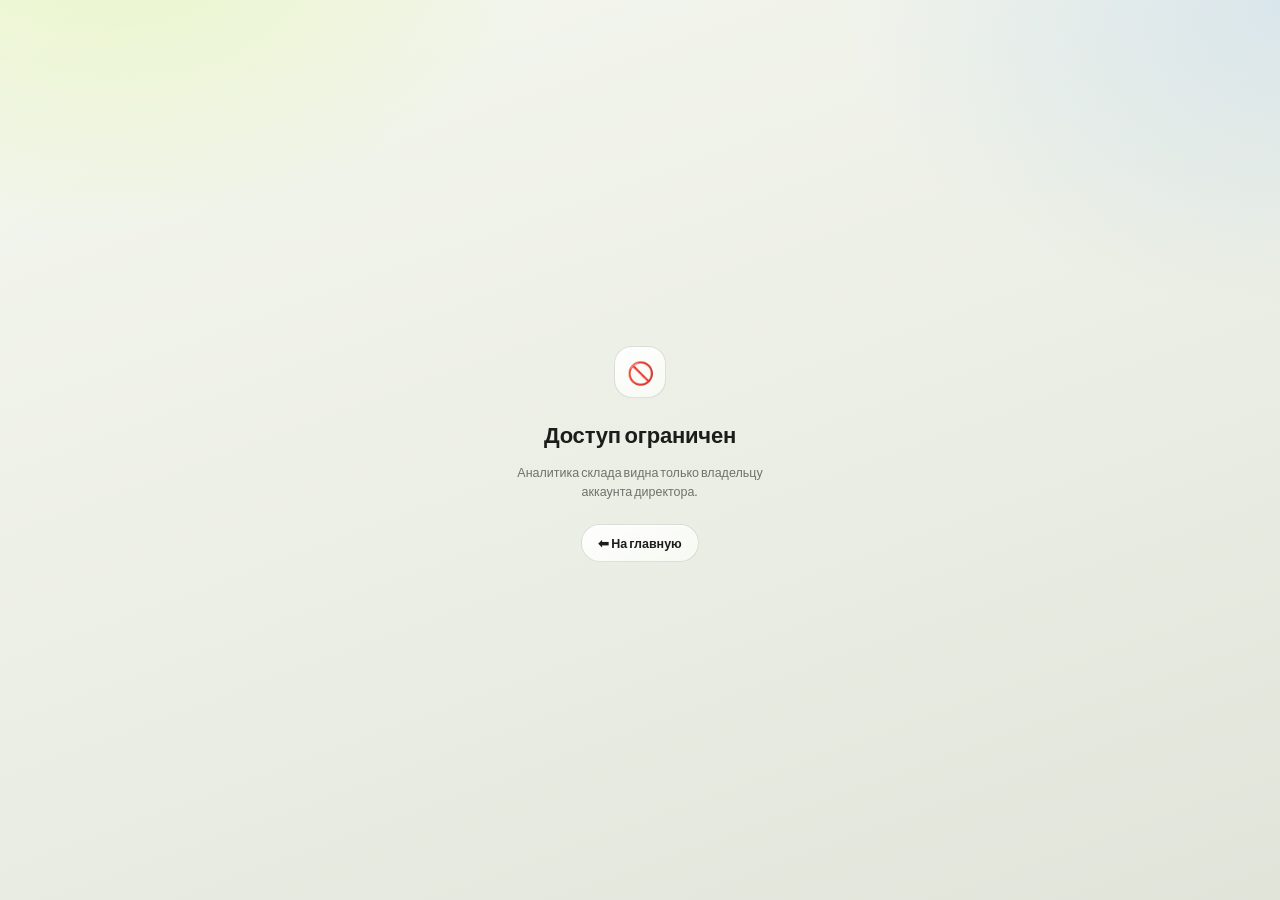
==== commit 2d60e12f: "Update analytics.html" ====
--- a/analytics.html
+++ b/analytics.html
@@ -1,4 +1,3 @@
-
 <!DOCTYPE html>
 <html lang="ru">
 <head>
@@ -9,6 +8,7 @@
 <link rel="apple-touch-icon" href="apple-touch-icon-180.png">
 <title>Аналитика — Инвентарь</title>
 <script src="theme.js"></script>
+<script src="auth-guard.js"></script>
 <script src="status.js"></script>
 <script src="xlsx.full.min.js"></script>
 <link rel="preconnect" href="https://fonts.googleapis.com">
@@ -731,7 +731,7 @@
 // Числа отчёта — единый формат "12 345 ₽" (Intl.NumberFormat + один
 // раз символ рубля через неразрывный пробел, без дублирования "₽₽").
 function fmtRp(n) {
-  return new Intl.NumberFormat('ru-RU').format(Math.round(n || 0)) + ' ₽';
+  return new Intl.NumberFormat('ru-RU').format(Math.round(n || 0)) + ' ₽';
 }
 
 function fmtDateShort(str) {
@@ -1013,7 +1013,20 @@
   }).join('');
 }
 
-checkAnalyticsAuth();
+// Аналитика — только для директора. auth-guard.js уже гарантирует вход в
+// личный кабинет, здесь дополнительно проверяем роль сотрудника.
+if (window.CABINET_SESSION && window.CABINET_SESSION.employee && window.CABINET_SESSION.employee.role === 'director') {
+  checkAnalyticsAuth();
+} else {
+  document.getElementById('auth-overlay').innerHTML = `
+    <div class="auth-card">
+      <div class="auth-icon">🚫</div>
+      <h2>Доступ ограничен</h2>
+      <div class="auth-sub">Аналитика склада видна только владельцу аккаунта директора.</div>
+      <a class="back-btn" href="index.html" style="margin:8px auto 0; justify-content:center;">⬅ На главную</a>
+    </div>
+  `;
+}
 
 // ── Тема (общая логика в theme.js) ──────────────────
 initTheme();
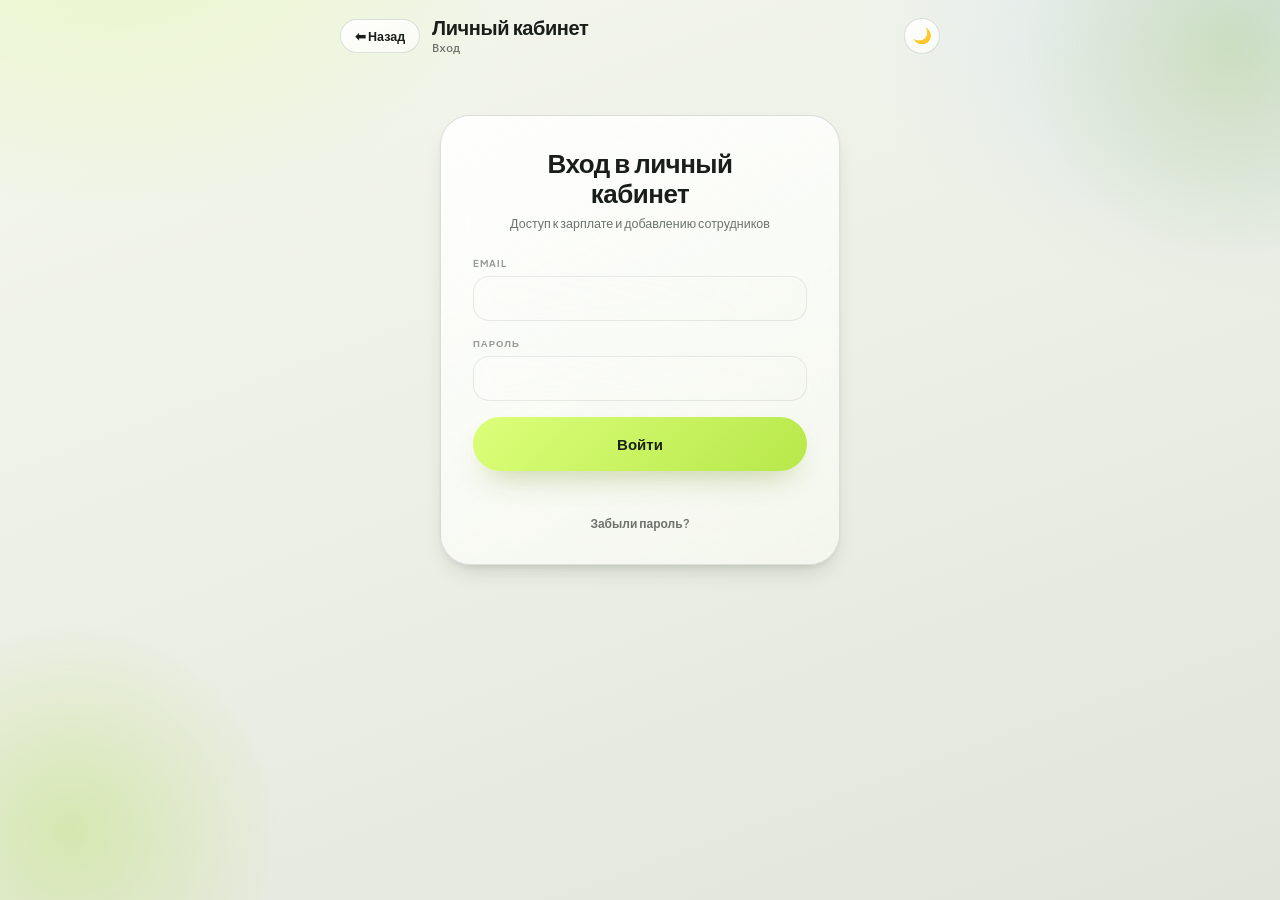
==== commit f99fbc73: "Update analytics.html" ====
--- a/analytics.html
+++ b/analytics.html
@@ -9,6 +9,7 @@
 <title>Аналитика — Инвентарь</title>
 <script src="theme.js"></script>
 <script src="auth-guard.js"></script>
+<script src="icons.js"></script>
 <script src="status.js"></script>
 <script src="xlsx.full.min.js"></script>
 <link rel="preconnect" href="https://fonts.googleapis.com">
@@ -302,7 +303,7 @@
 <!-- PIN-доступ -->
 <div id="auth-overlay" class="auth-overlay">
   <div class="auth-card">
-    <div class="auth-icon">🔒</div>
+    <div class="auth-icon"><svg width="22" height="22" viewBox="0 0 24 24" fill="none" stroke="currentColor" stroke-width="1.7" stroke-linecap="round" stroke-linejoin="round"><rect x="5" y="10.4" width="14" height="9.6" rx="2.4"></rect><path d="M8 10.4V7.6a4 4 0 0 1 8 0v2.8"></path></svg></div>
     <h2>Аналитика под PIN</h2>
     <div class="auth-sub">Финансовые показатели видны только владельцу. Введите 4-значный код.</div>
     <div class="pin-dots" id="pin-dots">
@@ -318,15 +319,15 @@
 
 <!-- Header -->
 <div class="an-header">
-  <a class="back-btn" href="index.html">⬅ Назад</a>
+  <a class="back-btn" href="index.html">← Назад</a>
   <div class="an-header-title">
     <div class="page-title" style="font-size:20px;">Аналитика</div>
     <p id="last-update">Загрузка данных...</p>
   </div>
   <button class="theme-toggle theme-toggle-an" id="theme-toggle-an" onclick="toggleTheme()" title="Переключить тему" data-theme-icon>🌙</button>
   <div class="an-header-actions">
-    <button class="back-btn" id="download-export-btn" onclick="downloadDataExport()" title="Скачать таблицу всех товаров для просмотра (Excel)">📋 Таблица</button>
-    <button class="back-btn" id="download-report-btn" onclick="downloadMonthlyReport()" title="Скачать отчёт за выбранный период">📄 Отчёт</button>
+    <button class="back-btn" id="download-export-btn" onclick="downloadDataExport()" title="Скачать таблицу всех товаров для просмотра (Excel)"><svg width="14" height="14" viewBox="0 0 24 24" fill="none" stroke="currentColor" stroke-width="1.7" stroke-linecap="round" stroke-linejoin="round"><rect x="4" y="4" width="16" height="16" rx="2.4"></rect><path d="M4 10h16M4 15h16M10 4v16"></path></svg> Таблица</button>
+    <button class="back-btn" id="download-report-btn" onclick="downloadMonthlyReport()" title="Скачать отчёт за выбранный период"><svg width="14" height="14" viewBox="0 0 24 24" fill="none" stroke="currentColor" stroke-width="1.7" stroke-linecap="round" stroke-linejoin="round"><path d="M7 3.6h7.4L18 7.2V20a1 1 0 0 1-1 1H7a1 1 0 0 1-1-1V4.6a1 1 0 0 1 1-1z"></path><path d="M14 3.6V7.2h4"></path><path d="M9 12.4h6M9 15.8h6"></path></svg> Отчёт</button>
   </div>
 </div>
 
@@ -1020,10 +1021,10 @@
 } else {
   document.getElementById('auth-overlay').innerHTML = `
     <div class="auth-card">
-      <div class="auth-icon">🚫</div>
-      <h2>Доступ ограничен</h2>
+      <div class="auth-icon"><svg width="22" height="22" viewBox="0 0 24 24" fill="none" stroke="currentColor" stroke-width="1.7" stroke-linecap="round" stroke-linejoin="round"><circle cx="12" cy="12" r="8.2"></circle><path d="m6.6 6.6 10.8 10.8"></path></svg></div>
+      <h2>Доступ только для директора</h2>
       <div class="auth-sub">Аналитика склада видна только владельцу аккаунта директора.</div>
-      <a class="back-btn" href="index.html" style="margin:8px auto 0; justify-content:center;">⬅ На главную</a>
+      <a class="back-btn" href="index.html" style="margin:8px auto 0; justify-content:center;">← На главную</a>
     </div>
   `;
 }
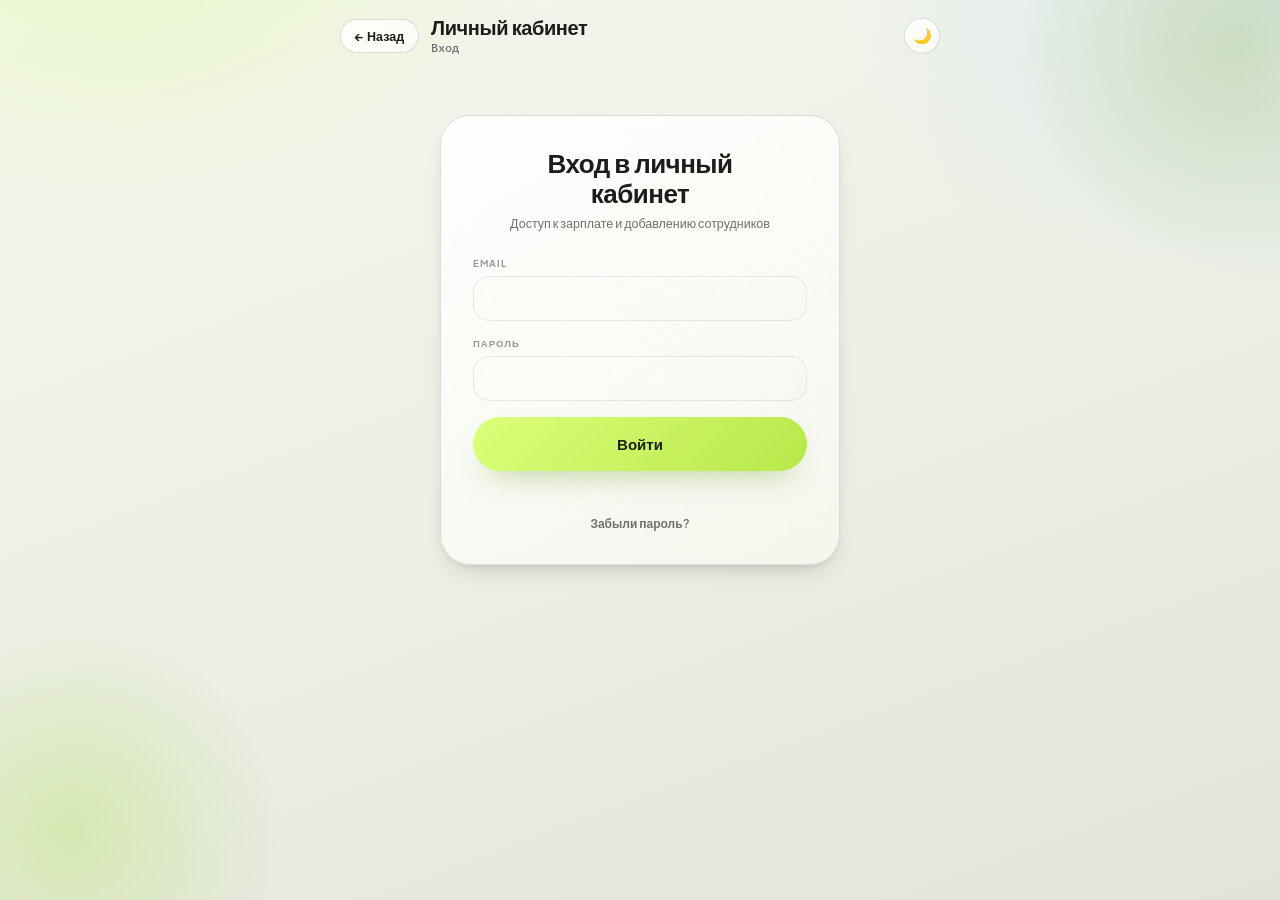
==== commit 4d441c5a: "Update analytics.html" ====
--- a/analytics.html
+++ b/analytics.html
@@ -19,7 +19,9 @@
 <style>
   body { padding: 16px 16px 40px; max-width: 600px; margin: 0 auto; }
 
-  body, .stat-card, .list-row, .status-row, .model-row, .stale-row { transition: background 0.3s ease, color 0.3s ease, border-color 0.3s ease; }
+  /* background не анимируем у стеклянных карточек (backdrop-filter) — иначе
+     смена темы пересчитывает блюр на каждом кадре у всех разом и подвисает. */
+  body, .stat-card, .list-row, .status-row, .model-row, .stale-row { transition: color 0.3s ease, border-color 0.3s ease; }
 
   /* ── Header ── */
   .an-header { display: flex; align-items: center; gap: 12px; margin-bottom: 18px; flex-wrap: wrap; }
@@ -66,7 +68,7 @@
     font: 700 11.5px var(--f-head);
     cursor: pointer;
     white-space: nowrap;
-    transition: background .35s, color .35s;
+    transition: color .35s;
   }
   .period-btn.active { background: var(--g-pri); color: var(--g-pri-tx); border-color: transparent; }
 
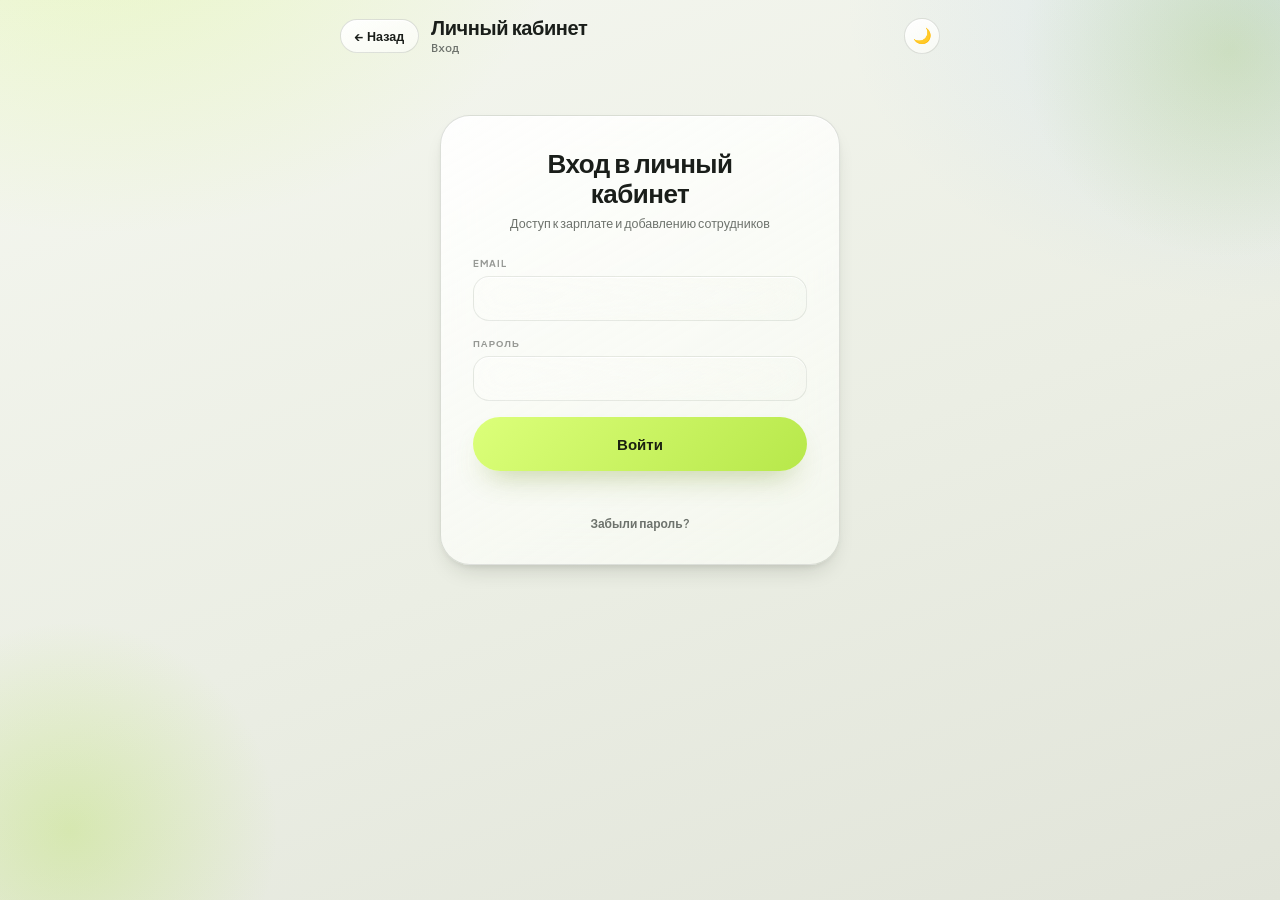
==== commit 7acb6bb7: "Update analytics.html" ====
--- a/analytics.html
+++ b/analytics.html
@@ -6,7 +6,7 @@
 <meta name="theme-color" content="#101215">
 <link rel="icon" type="image/png" href="favicon-64.png">
 <link rel="apple-touch-icon" href="apple-touch-icon-180.png">
-<title>Аналитика — Инвентарь</title>
+<title>Аналитика — Лаба</title>
 <script src="theme.js"></script>
 <script src="auth-guard.js"></script>
 <script src="icons.js"></script>
@@ -532,10 +532,7 @@
 }
 
 async function fetchProducts(category) {
-  const url = apiUrl({ action: 'getAll', category: category });
-  const r = await fetch(url);
-  if (!r.ok) throw new Error('HTTP ' + r.status);
-  const data = await r.json();
+  const data = await apiGet({ action: 'getAll', category: category });
   if (data.error) throw new Error(data.error);
   return data.products || [];
 }
@@ -734,7 +731,7 @@
 // Числа отчёта — единый формат "12 345 ₽" (Intl.NumberFormat + один
 // раз символ рубля через неразрывный пробел, без дублирования "₽₽").
 function fmtRp(n) {
-  return new Intl.NumberFormat('ru-RU').format(Math.round(n || 0)) + ' ₽';
+  return new Intl.NumberFormat('ru-RU').format(Math.round(n || 0)) + ' ₽';
 }
 
 function fmtDateShort(str) {
--- a/common.css
+++ b/common.css
@@ -122,33 +122,87 @@
 
 body {
     font-family: var(--f-head);
-    background: var(--g-layer-mobile);
+    /* Только ровный базовый цвет. Сам градиентный фон — отдельным
+       фиксированным слоем ниже (body::before), см. комментарий там. */
+    background: var(--bg);
     color: var(--tx);
     min-height: 100vh;
-    transition: background .35s ease, color .25s ease;
+    /* background НЕ анимируем: над ним много элементов с backdrop-filter,
+       и плавная смена цвета заставляла бы браузер каждый кадр заново
+       пересчитывать блюр у всех них разом — на мобильном это ощущалось
+       как зависание при переключении темы. Мгновенная смена — один
+       пересчёт вместо ~20 кадров подряд. */
+    transition: color .25s ease;
     position: relative;
 }
 
-/* Размытые цветные «блобы» атмосферы за контентом — тот же приём, что и в
-   мобильных/десктопных экранах дизайн-макета (см. --g-blob1/2). Фиксированы
-   к вьюпорту, не участвуют в layout и не перехватывают клики. */
-body::before, body::after {
+/* ФОН СТРАНИЦЫ — отдельный фиксированный слой во весь экран.
+   Раньше градиент стоял прямо на body, и это давало баг «тема применилась
+   на пол-экрана»: по правилам CSS фон, заданный на body, поднимается на
+   «холст» документа, а холст рисуется по всей высоте окна независимо от
+   высоты самого body. При смене темы Safari перерисовывал только область
+   под содержимым, а часть холста ниже контента оставалась закрашенной
+   СТАРОЙ темой — из-за этого низ экрана оставался светлым в тёмной теме
+   (и наоборот), а полупрозрачная нижняя панель, стоящая как раз над этой
+   зоной, просвечивала старый цвет и выглядела «светлой» в тёмной теме.
+   Обычный фиксированный элемент таких сюрпризов не даёт: он всегда ровно
+   по размеру вьюпорта и перерисовывается как любой другой элемент. */
+body::before {
     content: '';
     position: fixed;
-    width: 420px; height: 420px;
-    border-radius: 50%;
+    inset: 0;
+    z-index: -3;
+    background: var(--g-layer-mobile);
     pointer-events: none;
-    z-index: -1;
-}
-body::before { left: -140px; bottom: -140px; background: var(--g-blob1); }
-body::after  { right: -160px; top: -160px; background: var(--g-blob2); }
+}
+
+/* Размытые цветные «блобы» атмосферы за контентом — тот же приём, что и в
+   мобильных/десктопных экранах дизайн-макета (см. --g-blob1/2). Обе — одним
+   фиксированным слоем поверх фона, но под контентом. */
+body::after {
+    content: '';
+    position: fixed;
+    inset: 0;
+    z-index: -2;
+    pointer-events: none;
+    background:
+        var(--g-blob1) left -140px bottom -140px / 420px 420px no-repeat,
+        var(--g-blob2) right -160px top -160px / 420px 420px no-repeat;
+}
 
 /* Мгновенный светлый фон до применения класса light-mode (тёмная — база, флеша не даёт) */
-html.preload-light body { background: #e4e6df !important; color: #1a1e1a !important; }
+html.preload-light body { background: #e4e6df; color: #1a1e1a; }
+html.preload-light body::before { background: linear-gradient(180deg,#f6f7f1 0%,#eceee5 52%,#e2e5da 100%); }
 
 /* На десктопе — более широкий диагональный слой атмосферы вместо мобильного */
 @media (min-width: 1024px) {
-    body { background: var(--g-layer-desktop); }
+    body::before { background: var(--g-layer-desktop); }
+}
+
+/* На печати фоновые слои не нужны (раньше фон был на самом body, и его
+   гасило правило `html, body { background: #fff }` в @media print —
+   псевдоэлементы под это правило не попадают, гасим их явно). */
+@media print {
+    body::before, body::after { display: none !important; }
+}
+
+/* Переключение темы: фон меняется мгновенно (без transition — см. комментарий
+   у body), но часть элементов (кнопки, инпуты, пилюли) всё ещё плавно
+   доанимировывают именно ЦВЕТ ТЕКСТА/РАМОК (color/border-color) — это
+   специально оставлено дешёвым и не трогает blur. Проблема в том, что пока
+   этот color-transition идёт (0.25–0.35с), фон уже новый, а текст/иконки ещё
+   проезжают через серые полутона старого цвета к новому — и весь экран на
+   долю секунды выглядит выцветшим/малоконтрастным. Плюс на iOS/Safari
+   backdrop-filter не пересчитывает то, что "видит" позади себя при
+   мгновенной смене фона — блюр карточек может ещё немного показывать
+   старую подложку. Оба эффекта лечатся одинаково: на пару кадров theme.js
+   выключает у ВСЕХ элементов и переходы, и блюр (класс ниже), заставляя
+   браузер перерисовать всё уже готовыми, новыми цветами разом — а затем
+   возвращает переходы/блюр обратно для обычных hover-эффектов. */
+html.theme-repaint, html.theme-repaint * {
+    transition: none !important;
+    backdrop-filter: none !important;
+    -webkit-backdrop-filter: none !important;
 }
 
 ::-webkit-scrollbar { width: 0; height: 0; }
@@ -170,7 +224,7 @@
     align-items: center;
     justify-content: center;
     flex-shrink: 0;
-    transition: background .2s, border-color .3s, transform .3s;
+    transition: border-color .3s, transform .3s;
 }
 .theme-toggle:hover,
 .theme-toggle:active { border-color: var(--g-sel); }
@@ -192,7 +246,7 @@
     align-items: center;
     justify-content: center;
     flex-shrink: 0;
-    transition: background .2s, border-color .3s, transform .3s;
+    transition: border-color .3s, transform .3s;
     text-decoration: none;
 }
 .icon-btn:hover { border-color: var(--g-sel); }
@@ -304,7 +358,7 @@
     font: 600 13.5px var(--f-head);
     width: 100%;
     outline: none;
-    transition: border-color .3s, background .25s ease, color .25s ease;
+    transition: border-color .3s, color .25s ease;
 }
 input::placeholder, textarea::placeholder { color: var(--tx2); opacity: 1; }
 input:focus, select:focus, textarea:focus { border-color: var(--g-sel); }
@@ -356,7 +410,7 @@
     font: 700 12.5px var(--f-head);
     cursor: pointer;
     white-space: nowrap;
-    transition: background .35s, color .35s;
+    transition: color .35s;
 }
 .pill-switch-btn.active { background: var(--g-pri); color: var(--g-pri-tx); }
 
@@ -376,7 +430,7 @@
     font: 700 11.5px var(--f-head);
     white-space: nowrap;
     cursor: pointer;
-    transition: background .35s, color .35s, border-color .35s;
+    transition: color .35s, border-color .35s;
 }
 .filter-pill.active { background: var(--g-pri); color: var(--g-pri-tx); border-color: transparent; }
 .filter-pill strong, .filter-pill span.fp-count { font-family: var(--f-mono); }
@@ -447,8 +501,7 @@
     margin-top: 16px;
     text-align: left;
 }
-.product-card-head { display: flex; align-items: flex-start; justify-content: space-between; gap: 12px; }
-.product-card h3 { font: 600 19px/1.2 var(--f-head); letter-spacing: -.01em; color: var(--tx); margin: 0; }
+.product-card h3 { font: 600 24px/1.12 var(--f-head); letter-spacing: -.014em; color: var(--tx); margin: 0; }
 .product-card .qr-code { text-align: right; margin: 0; padding: 0; border: none; flex: none; }
 .product-card .qr-code img { max-width: 64px; border-radius: 12px; padding: 0; background: var(--gs4); }
 .product-detail {
@@ -493,6 +546,47 @@
 /* ── Каталог: сетка карточек ── */
 .products-grid { display: flex; flex-direction: column; gap: 10px; margin-top: 4px; }
 
+/* ── Карточка товара в каталоге (крупная, с плиткой-иконкой) ── */
+.catalog-card {
+    position: relative;
+    overflow: hidden;
+    border-radius: 24px;
+    padding: 15px 16px;
+    cursor: pointer;
+    background: var(--gs2);
+    backdrop-filter: var(--g-blur);
+    -webkit-backdrop-filter: var(--g-blur);
+    border: 1px solid var(--gbd);
+    box-shadow: var(--gin), var(--gsh2);
+    transition: border-color .38s, box-shadow .38s, transform .38s cubic-bezier(.2,.8,.2,1);
+}
+.catalog-card:hover { transform: translateY(-3px); }
+.catalog-card.is-dim { opacity: .55; }
+.catalog-card-glow {
+    position: absolute; right: -30px; top: -40px;
+    width: 130px; height: 130px; border-radius: 50%;
+    opacity: .5; pointer-events: none;
+}
+.catalog-card-head { position: relative; display: flex; gap: 13px; align-items: flex-start; }
+.catalog-card-tile {
+    width: 52px; height: 52px; flex: none;
+    border-radius: 17px;
+    display: flex; align-items: center; justify-content: center;
+    border: 1px solid var(--gbd2);
+}
+.catalog-card-body { flex: 1; min-width: 0; }
+.catalog-card-name { font: 600 14.5px/1.3 var(--f-head); color: var(--tx); }
+.catalog-card-serial { font: 400 10.5px var(--f-mono); color: rgba(var(--g-tx),.38); margin-top: 5px; white-space: nowrap; overflow: hidden; text-overflow: ellipsis; }
+.catalog-card-badge { flex: none; padding: 4px 9px; border-radius: 999px; font: 700 9.5px var(--f-head); letter-spacing: .05em; white-space: nowrap; }
+.catalog-card-foot {
+    position: relative;
+    display: flex; align-items: flex-end; justify-content: space-between;
+    margin-top: 14px; padding-top: 12px;
+    border-top: 1px solid var(--gbd3);
+}
+.catalog-card-days { font: 400 10.5px var(--f-head); color: rgba(var(--g-tx),.42); }
+.catalog-card-price { font: 500 17px var(--f-mono); letter-spacing: -.03em; color: var(--tx); }
+
 /* ── Статистика / stat-карточки ── */
 .stat-card {
     flex: 1;
